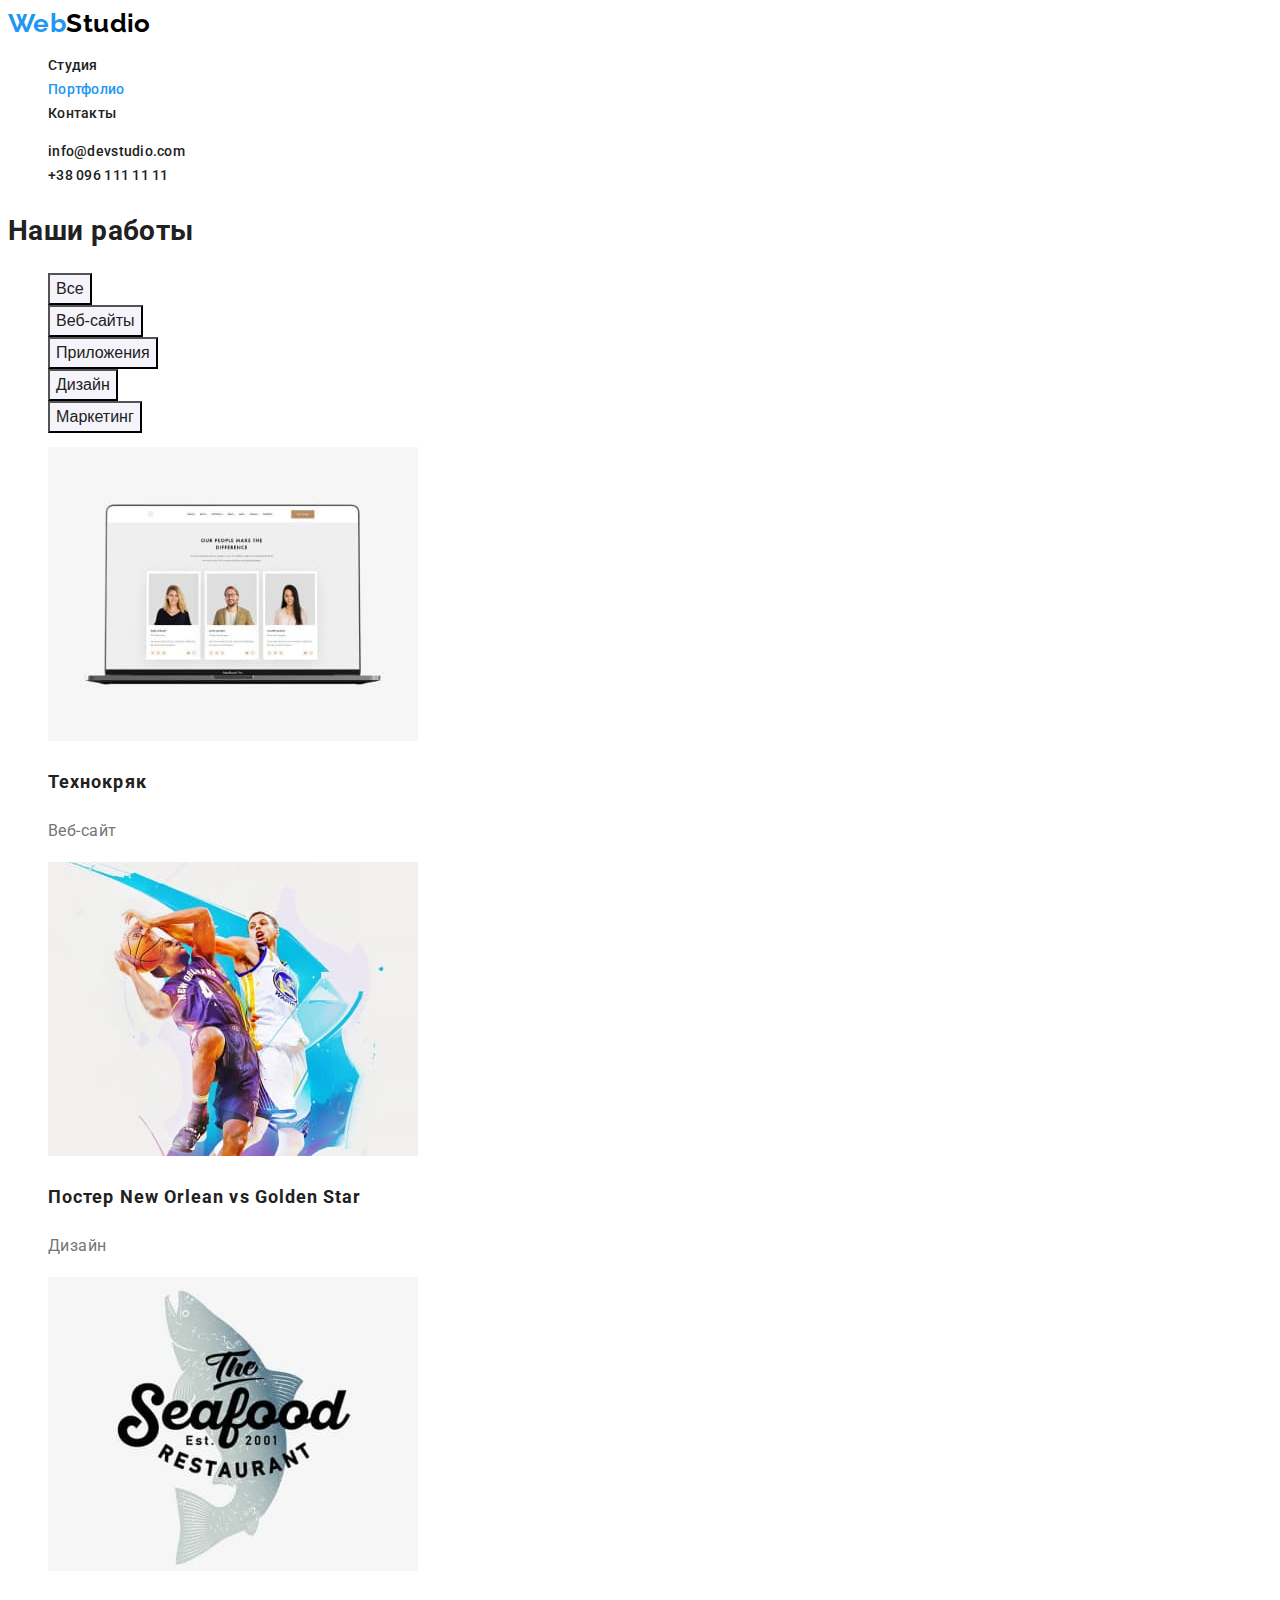
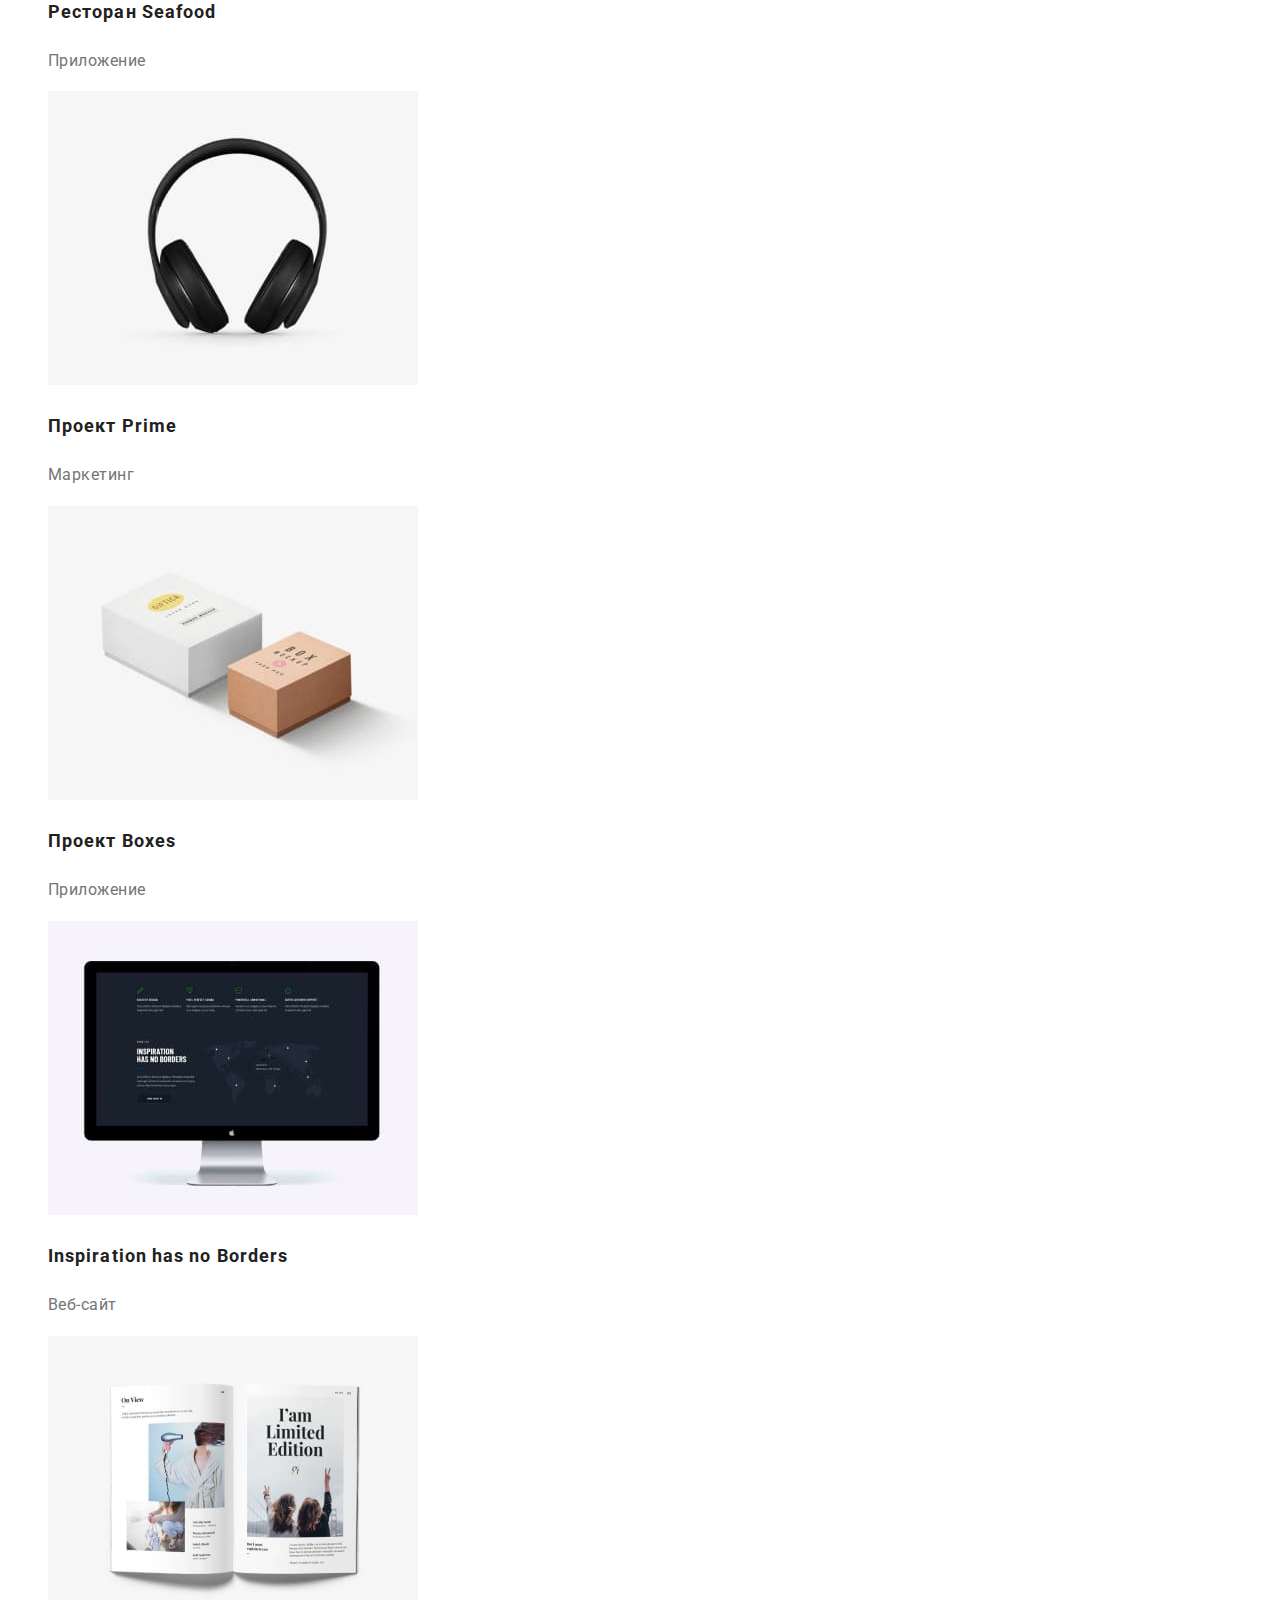
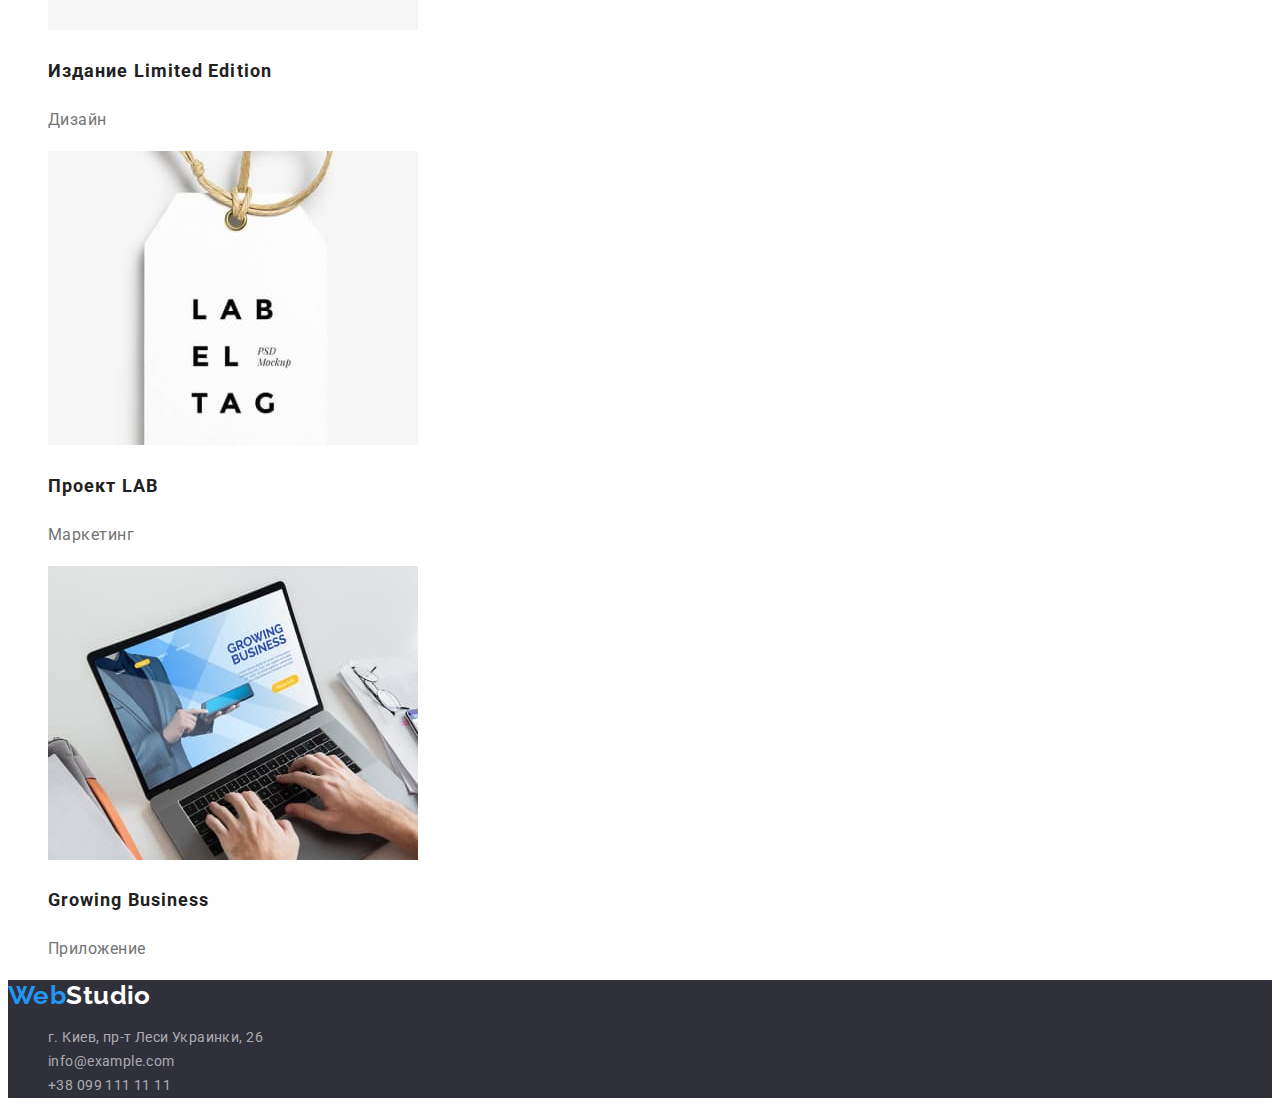
==== portfolio.html @ dd83ec00 "Начальная геометрия страницы Студия" ====
<!DOCTYPE html>
<html lang="en">
<head>
    <meta charset="UTF-8">
    <meta http-equiv="X-UA-Compatible" content="IE=edge">
    <meta name="viewport" content="width=device-width, initial-scale=1.0">
    <title>Portfolio</title>
    <link href="https://fonts.googleapis.com/css2?family=Raleway:wght@700&family=Roboto:wght@500;700;900&display=swap"
        rel="stylesheet">
    <link rel="stylesheet" href="./css/styles.css">
</head>
<body class="page">
    <header>
        <!--Секция 1-->
        <nav>
            <a class="logo" href="#"><span class="color-logo">Web</span><span class="color-studio">Studio</span></a>
            <ul class="list">
                <li class="list-item">
                    <a class="list-link" href="./index.html">Студия</a>
                </li>
                <li class="list-item">
                    <a class="list-link active-page" href="./portfolio.html">Портфолио</a>
                </li>
                <li class="list-item">
                    <a class="list-link" href="#">Контакты</a>
                </li>
            </ul>
        </nav>
        <ul class="list">
            <li class="list-item">
                <a class="list-link" href="mailto:info@devstudio.com">info@devstudio.com</a>
            </li>
            <li class="list">
                <a class="list-link" href="tel:+380961111111">+38 096 111 11 11</a>
            </li>
        </ul>
    </header>
    <main>
    <!--Our works-->
        <section class="example-work">
    <!--Заголовок спрячем-->
            <h1>Наши работы</h1>
            <ul class="list">
                <!--buttons -->
                <li class="list-item">
                    <button type="button" class="button">Все</button>
                </li>
                <li class="list-item">
                    <button type="button" class="button">Веб-сайты</button>
                </li>
                <li class="list-item">
                    <button type="button" class="button">Приложения</button>
                </li>
                <li class="list-item">
                    <button type="button" class="button">Дизайн</button>
                </li>
                <li class="list-item">
                    <button type="button" class="button">Маркетинг</button>
                </li>
            </ul>
            <!--exemples our works-->
            <ul class="list">
                <li class="list-examples">
                    <a href="#" class="examples-link">
                        <img src="./images/website.jpg" alt="Технокряк" width="370">
                        <h2 class="examples-name">Технокряк</h2>
                        <p class="examples-category">Веб-сайт</p>
                        <p></p>
                    </a>
                </li>
                <li class="list-examples">
                    <a href="#" class="examples-link">
                        <img src="./images/neworlean.jpg" alt="Постер New Orlean vs Golden Star" width="370">
                        <h2 class="examples-name">Постер New Orlean vs Golden Star</h2>
                        <p class="examples-category">Дизайн</p>
                        <p></p>
                    </a>
                </li>
                <li class="list-examples">
                    <a href="#" class="examples-link">
                        <img src="./images/seafood.jpg" alt="Ресторан Seafood" width="370">
                        <h2 class="examples-name">Ресторан Seafood</h2>
                        <p class="examples-category">Приложение</p>
                        <p></p>
                    </a>

                </li>
                <li class="list-examples">
                    <a href="#" class="examples-link">
                        <img src="./images/prime.jpg" alt="Проект Prime" width="370">
                        <h2 class="examples-name">Проект Prime</h2>
                        <p class="examples-category">Маркетинг</p>
                        <p></p>
                    </a>
                </li>
                <li class="list-examples">
                    <a href="#" class="examples-link">
                        <img src="./images/boxes.jpg" alt="Проект Boxes" width="370">
                        <h2 class="examples-name">Проект Boxes</h2>
                        <p class="examples-category">Приложение</p>
                        <p></p>
                    </a>
                </li>
                <li class="list-examples">
                    <a href="#" class="examples-link">
                        <img src="./images/noborders.jpg" alt="Inspiration has no Borders" width="370">
                        <h2 class="examples-name">Inspiration has no Borders</h2>
                        <p class="examples-category">Веб-сайт</p>
                        <p></p>
                    </a>
                </li>
                <li class="list-examples">
                    <a href="#" class="examples-link">
                        <img src="./images/limitededition.jpg" alt="Издание Limited Edition" width="370">
                        <h2 class="examples-name">Издание Limited Edition</h2>
                        <p class="examples-category">Дизайн</p>
                        <p></p>
                    </a>
                </li>
                <li class="list-examples">
                    <a href="#" class="examples-link">
                        <img src="./images/lab.jpg" alt="Проект LAB" width="370">
                        <h2 class="examples-name">Проект LAB</h2>
                        <p class="examples-category">Маркетинг</p>
                        <p></p>
                    </a>
                </li>
                <li class="list-examples">
                    <a href="#" class="examples-link">
                        <img src="./images/grovingbusiness.jpg" alt="Growing Business" width="370">
                        <h2 class="examples-name">Growing Business</h2>
                        <p class="examples-category">Приложение</p>
                        <p></p>
                    </a>
                </li>
            </ul>
        </section>
    </main>
    <footer class="footer">
        <a class="logo" href="#"><span class="color-logo">Web</span><span class="color-second">Studio</span></a>
        <address>
            <ul class=list>
                <li class="list-item list-adress">
                    <a class="contacts"
                        href="https://www.google.com.ua/maps/place/%D0%B1%D1%83%D0%BB.+%D0%9B%D0%B5%D1%81%D0%B8+%D0%A3%D0%BA%D1%80%D0%B0%D0%B8%D0%BD%D0%BA%D0%B8,+26,+%D0%9A%D0%B8%D0%B5%D0%B2,+02000/@50.4235356,30.5338797,17z/data=!4m5!3m4!1s0x40d4cf0e033ecbe9:0x57a4dffefec77da0!8m2!3d50.4265807!4d30.5383859?hl=ru"><span
                            class="street">г. Киев, пр-т Леси Украинки, 26</span></a>
                </li>
                <li class="list-item list-adress">
                    <a class="contacts" href="mailto:info@example.com">info@example.com</a>
                </li>
                <li class="list-item list-adress">
                    <a class="contacts" href="tel:380991111111">+38 099 111 11 11</a>
                </li>
            </ul>
        </address>
    </footer>
</body>
</html>
---- css/styles.css ----
/* основной цвет текста #212121 */
/* второстепенный цвет текста #757575 */
/* цвет акцент, цвет Web логотипа  #2196F3 */
/* цвет заголовка ГЕРОЯ, цвет адресса в футере и Studio в лого #000000 */

:root {
  --primery-text-color: #212121;
  --secondary-text-color: #757575;
  --accent-color: #2196f3;
  --primery-bg-color: #ffffff;
  --secondary-bg-color: #2f303a;
  --third-bg-color: #e5e5e5;
  --color-address-studio: #000000;
  --color-button: #ffffff;
  --color-hero: #ffffff;
  --buttom-bg-color-potfolio: #f5f4fa;
  --bg-card-portfolio: #ffffff;
}
.page {
  color: var(--primery-text-color);
  background-color: var(--primery-bg-color);
  font-family: roboto, sans-serif;
  letter-spacing: 0.03em;
  font-size: 14px;
  line-height: 1.714;
}
/* header */
.list li {
  list-style: none;
}
span.color-logo {
  color: #2196f3;
}
span.color-studio {
  color: #000000;
}
.list .list-link:hover,
.list .list-link:focus {
  color: #2196f3;
}
.list .list-link,
.logo {
  text-decoration: none;
}
.page .logo {
  font-family: Raleway, sans-serif;
  font-weight: 700;
  font-size: 26px;
  line-height: 1.192;
}
.list .list-link {
  color: inherit;
  font-weight: 500;
  line-height: 1.143;
  letter-spacing: 0.02em;
}
/* main */
.hero .hero-title {
  color: var(--color-hero);
  font-weight: 900;
  font-size: 44px;
  line-height: 1.36;
  text-align: center;
  letter-spacing: 0.06em;
  text-transform: uppercase;
}
.hero .button {
  background-color: var(--accent-color);
  color: var(--color-button);
  width: 200px;
  cursor: pointer;
  font-weight: 700;
  font-size: 16px;
  line-height: 1.875;
  letter-spacing: 0.06em;
}
/* background color pages */
.instruments,
.work,
.example-work {
  background: var(--primery-bg-color);
}
.list .list-title {
  color: #212121;
  font-weight: 700;
  line-height: 1.143;
  text-transform: uppercase;
}
.hero {
  background-color: var(--secondary-bg-color);
  width: 1600px;
}
.list .list-text {
  color: var(--secondary-text-color);
  font-weight: normal;
}
.team {
  background: #f5f4fa;
}
.team .title,
.work .title {
  font-weight: 700;
  font-size: 36px;
  line-height: 1.166;
  text-align: center;
}
.list .list-name {
  font-weight: 500;
  font-size: 16px;
  line-height: 1.187;
  text-align: center;
}
.list .profession {
  color: var(--secondary-text-color);
  font-weight: normal;
  font-size: 16px;
  line-height: 1.187;
  text-align: center;
}
/* Portfolio */
.list .button {
  color: var(--primery-text-color);
  background-color: var(--buttom-bg-color-potfolio);
  font-weight: 500;
  font-size: 16px;
  line-height: 1.62;
  text-align: center;
  cursor: pointer;
}
.list .button:hover,
.list .button:focus {
  background-color: var(--accent-color);
  color: var(--color-button);
}
.list .examples-link {
  text-decoration: none;
  color: var(--primery-text-color);
}
.examples-link .examples-name {
  font-weight: 700;
  font-size: 18px;
  line-height: 2;
  letter-spacing: 0.06em;
}
.list-examples {
  background-color: var(--bg-card-portfolio);
}
.examples-link .examples-category {
  color: var(--secondary-text-color);
  font-size: 16px;
  line-height: 1.87;
  letter-spacing: 0.03em;
}
.list .active-page {
  color: var(--accent-color);
}
/* Footer */
span.color-second {
  color: #ffffff;
}
.list .contacts {
  color: rgba(255, 255, 255, 0.6);
  text-decoration: none;
  font-style: normal;
  font-weight: 400;
}
.list .contacts:hover,
.list .contacts:focus {
  color: var(--accent-color);
}
.footer {
  background-color: var(--secondary-bg-color);
}
.list .list-adress {
  color: var(--color-button);
}
.list .list-adress:hover {
  color: var(--accent-color);
}
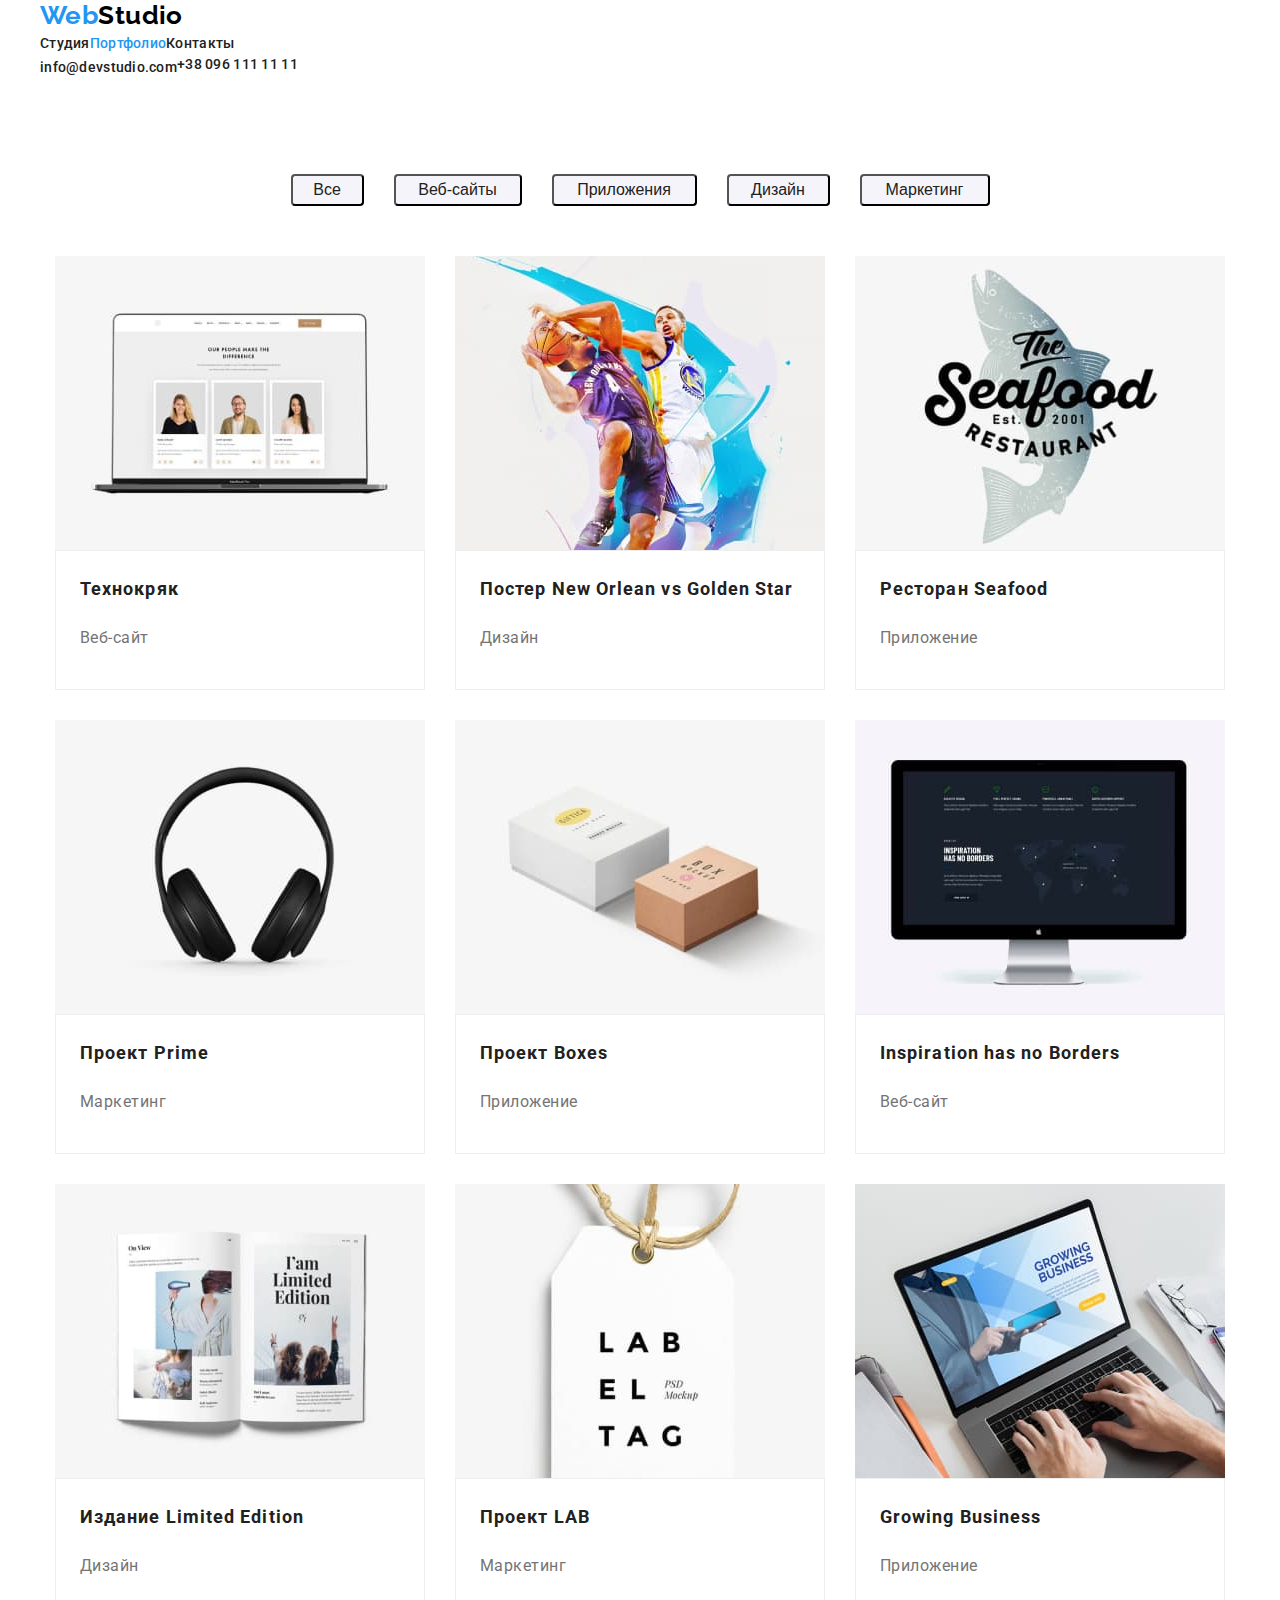
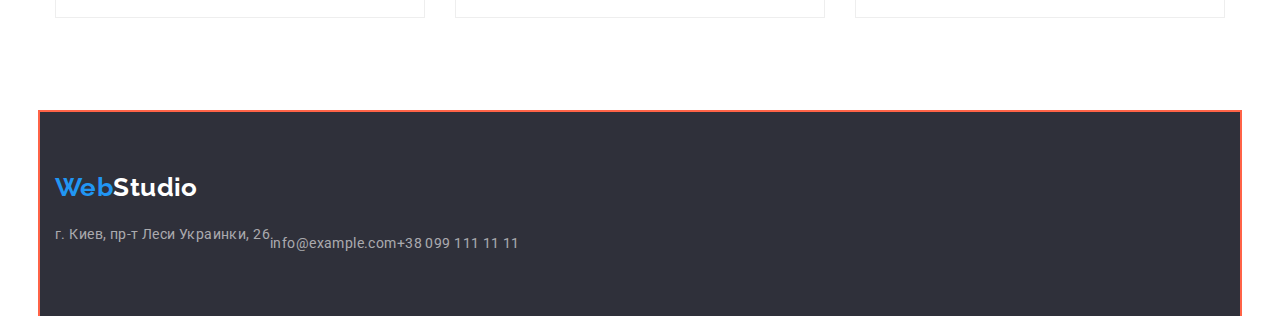
==== commit f3a920f1: "Сделана разметка геометрии страницы Портфолио" ====
--- a/portfolio.html
+++ b/portfolio.html
@@ -37,104 +37,123 @@
     </header>
     <main>
     <!--Our works-->
-        <section class="example-work">
-    <!--Заголовок спрячем-->
-            <h1>Наши работы</h1>
+        <div class="container container-example">
+        <!--Заголовок спрячем-->
+            <h1 hidden>Наши работы</h1>
             <ul class="list">
                 <!--buttons -->
                 <li class="list-item">
-                    <button type="button" class="button">Все</button>
+                    <button type="button" class="button all">Все</button>
                 </li>
                 <li class="list-item">
-                    <button type="button" class="button">Веб-сайты</button>
+                    <button type="button" class="button web">Веб-сайты</button>
                 </li>
                 <li class="list-item">
-                    <button type="button" class="button">Приложения</button>
+                    <button type="button" class="button app">Приложения</button>
                 </li>
                 <li class="list-item">
-                    <button type="button" class="button">Дизайн</button>
+                    <button type="button" class="button design">Дизайн</button>
                 </li>
                 <li class="list-item">
-                    <button type="button" class="button">Маркетинг</button>
+                    <button type="button" class="button marketing">Маркетинг</button>
                 </li>
             </ul>
-            <!--exemples our works-->
-            <ul class="list">
-                <li class="list-examples">
-                    <a href="#" class="examples-link">
-                        <img src="./images/website.jpg" alt="Технокряк" width="370">
-                        <h2 class="examples-name">Технокряк</h2>
-                        <p class="examples-category">Веб-сайт</p>
-                        <p></p>
-                    </a>
-                </li>
-                <li class="list-examples">
-                    <a href="#" class="examples-link">
-                        <img src="./images/neworlean.jpg" alt="Постер New Orlean vs Golden Star" width="370">
-                        <h2 class="examples-name">Постер New Orlean vs Golden Star</h2>
-                        <p class="examples-category">Дизайн</p>
-                        <p></p>
-                    </a>
-                </li>
-                <li class="list-examples">
-                    <a href="#" class="examples-link">
-                        <img src="./images/seafood.jpg" alt="Ресторан Seafood" width="370">
-                        <h2 class="examples-name">Ресторан Seafood</h2>
-                        <p class="examples-category">Приложение</p>
-                        <p></p>
-                    </a>
-
-                </li>
-                <li class="list-examples">
-                    <a href="#" class="examples-link">
-                        <img src="./images/prime.jpg" alt="Проект Prime" width="370">
-                        <h2 class="examples-name">Проект Prime</h2>
-                        <p class="examples-category">Маркетинг</p>
-                        <p></p>
-                    </a>
-                </li>
-                <li class="list-examples">
-                    <a href="#" class="examples-link">
-                        <img src="./images/boxes.jpg" alt="Проект Boxes" width="370">
-                        <h2 class="examples-name">Проект Boxes</h2>
-                        <p class="examples-category">Приложение</p>
-                        <p></p>
-                    </a>
-                </li>
-                <li class="list-examples">
-                    <a href="#" class="examples-link">
-                        <img src="./images/noborders.jpg" alt="Inspiration has no Borders" width="370">
-                        <h2 class="examples-name">Inspiration has no Borders</h2>
-                        <p class="examples-category">Веб-сайт</p>
-                        <p></p>
-                    </a>
-                </li>
-                <li class="list-examples">
-                    <a href="#" class="examples-link">
-                        <img src="./images/limitededition.jpg" alt="Издание Limited Edition" width="370">
-                        <h2 class="examples-name">Издание Limited Edition</h2>
-                        <p class="examples-category">Дизайн</p>
-                        <p></p>
-                    </a>
-                </li>
-                <li class="list-examples">
-                    <a href="#" class="examples-link">
-                        <img src="./images/lab.jpg" alt="Проект LAB" width="370">
-                        <h2 class="examples-name">Проект LAB</h2>
-                        <p class="examples-category">Маркетинг</p>
-                        <p></p>
-                    </a>
-                </li>
-                <li class="list-examples">
-                    <a href="#" class="examples-link">
-                        <img src="./images/grovingbusiness.jpg" alt="Growing Business" width="370">
-                        <h2 class="examples-name">Growing Business</h2>
-                        <p class="examples-category">Приложение</p>
-                        <p></p>
-                    </a>
-                </li>
-            </ul>
-        </section>
+        </div>
+        <!--exemples our works-->
+            <div class="container container-works">
+                <ul class="list">
+                    <li class="list-examples">
+                        <a href="#" class="examples-link">
+                            <img class="list-img" src="./images/website.jpg" alt="Технокряк" width="370">
+                            <div class="border-card">
+                                <h2 class="examples-name">Технокряк</h2>
+                                <p class="examples-category">Веб-сайт</p>
+                                <p></p>
+                            </div>
+                        </a>
+                    </li>
+                    <li class="list-examples">
+                        <a href="#" class="examples-link">
+                            <img class="list-img" src="./images/neworlean.jpg" alt="Постер New Orlean vs Golden Star" width="370">
+                            <div class="border-card">
+                                <h2 class="examples-name">Постер New Orlean vs Golden Star</h2>
+                                <p class="examples-category">Дизайн</p>
+                                <p></p>
+                            </div>
+                        </a>
+                    </li>
+                    <li class="list-examples">
+                        <a href="#" class="examples-link">
+                            <img class="list-img" src="./images/seafood.jpg" alt="Ресторан Seafood" width="370" >
+                            <div class="border-card">
+                                <h2 class="examples-name">Ресторан Seafood</h2>
+                                <p class="examples-category">Приложение</p>
+                                <p></p>
+                            </div>
+                        </a>
+                    </li>
+                    <li class="list-examples">
+                        <a href="#" class="examples-link">
+                            <img class="list-img" src="./images/prime.jpg" alt="Проект Prime" width="370">
+                            <div class="border-card">
+                                <h2 class="examples-name">Проект Prime</h2>
+                                <p class="examples-category">Маркетинг</p>
+                                <p></p>
+                            </div>
+                        </a>
+                    </li>
+                    <li class="list-examples">
+                        <a href="#" class="examples-link">
+                            <img class="list-img" src="./images/boxes.jpg" alt="Проект Boxes" width="370">
+                            <div class="border-card">
+                                <h2 class="examples-name">Проект Boxes</h2>
+                                <p class="examples-category">Приложение</p>
+                                <p></p>
+                            </div>
+                        </a>
+                    </li>
+                    <li class="list-examples">
+                        <a href="#" class="examples-link">
+                            <img class="list-img" src="./images/noborders.jpg" alt="Inspiration has no Borders" width="370">
+                            <div class="border-card">
+                                <h2 class="examples-name">Inspiration has no Borders</h2>
+                                <p class="examples-category">Веб-сайт</p>
+                                <p></p>
+                            </div>
+                        </a>
+                    </li>
+                    <li class="list-examples">
+                        <a href="#" class="examples-link">
+                            <img class="list-img" src="./images/limitededition.jpg" alt="Издание Limited Edition" width="370">
+                            <div class="border-card">
+                                <h2 class="examples-name">Издание Limited Edition</h2>
+                                <p class="examples-category">Дизайн</p>
+                                <p></p>
+                            </div>
+                        </a>
+                    </li>
+                    <li class="list-examples">
+                        <a href="#" class="examples-link">
+                            <img class="list-img" src="./images/lab.jpg" alt="Проект LAB" width="370">
+                            <div class="border-card">
+                                <h2 class="examples-name">Проект LAB</h2>
+                                <p class="examples-category">Маркетинг</p>
+                                <p></p>
+                            </div>
+                        </a>
+                    </li>
+                    <li class="list-examples">
+                        <a href="#" class="examples-link">
+                            <img class="list-img" src="./images/grovingbusiness.jpg" alt="Growing Business" width="370">
+                            <div class="border-card">
+                                <h2 class="examples-name">Growing Business</h2>
+                                <p class="examples-category">Приложение</p>
+                                <p></p>
+                            </div>
+                        </a>
+                    </li>
+                </ul>
+            </div>
     </main>
     <footer class="footer">
         <a class="logo" href="#"><span class="color-logo">Web</span><span class="color-second">Studio</span></a>
--- a/css/styles.css
+++ b/css/styles.css
@@ -17,6 +17,9 @@
   --bg-card-portfolio: #ffffff;
 }
 .page {
+  width: 1200px;
+  margin: auto;
+  padding-right: auto;
   color: var(--primery-text-color);
   background-color: var(--primery-bg-color);
   font-family: roboto, sans-serif;
@@ -24,9 +27,44 @@
   font-size: 14px;
   line-height: 1.714;
 }
+.container,
+.container-header {
+  padding-left: 15px;
+  padding-right: 15px;
+}
 /* header */
+.container-header {
+  display: flex;
+  align-items: center;
+  padding-bottom: 25px;
+  padding-top: 24px;
+  border-bottom: 1px solid #ECECEC;
+  ;
+}
+.nav-header {
+  padding-left: 15px;
+  margin-top: 0;
+  margin-bottom: 0;
+  display: flex;
+  align-items: center;
+}
+.nav-header .list-link { 
+  margin-top: 32px;
+  margin-bottom: 32px;
+}
 .list li {
   list-style: none;
+}
+.list {
+  padding-left: 0;
+  display: flex;
+}
+.connection {
+  margin-left: auto;
+  padding-right: 15px;
+}
+.list .nav-list+.nav-list {
+  margin-left: 50px;
 }
 span.color-logo {
   color: #2196f3;
@@ -43,6 +81,7 @@
   text-decoration: none;
 }
 .page .logo {
+  margin-right: 93px;
   font-family: Raleway, sans-serif;
   font-weight: 700;
   font-size: 26px;
@@ -55,16 +94,28 @@
   letter-spacing: 0.02em;
 }
 /* main */
+h1,h2,h3,h4,h5,h6,ul {
+  margin-top: 0;
+  margin-bottom: 0;
+}  
+  /* hero-container */
+
+.hero .container {
+  text-align: center;
+ 
+}
 .hero .hero-title {
+  margin-top: 0;
+  margin-bottom: 30px;
   color: var(--color-hero);
   font-weight: 900;
   font-size: 44px;
   line-height: 1.36;
-  text-align: center;
   letter-spacing: 0.06em;
   text-transform: uppercase;
 }
 .hero .button {
+  margin-bottom: 0;
   background-color: var(--accent-color);
   color: var(--color-button);
   width: 200px;
@@ -73,30 +124,70 @@
   font-size: 16px;
   line-height: 1.875;
   letter-spacing: 0.06em;
-}
+  box-shadow: 0px 4px 4px rgba(0, 0, 0, 0.15);
+  border-radius: 4px;
+  
+}
+
 /* background color pages */
 .instruments,
 .work,
 .example-work {
   background: var(--primery-bg-color);
 }
+.section {
+  padding: 94px 15px;
+}
+/* container-instruments */
+.instruments .list {
+   margin-bottom: 0;
+   /* align-items: center; */
+}
+
 .list .list-title {
-  color: #212121;
+  color: var(--primery-text-color);
   font-weight: 700;
   line-height: 1.143;
   text-transform: uppercase;
 }
+.work.section {
+  padding-top: 0;
+}
+.work .title,
+.team .title {
+  margin-bottom: 50px;
+}
+.work .list-item+.list-item,
+.team .list-item+.list-item,
+.instruments .instruments-list+.instruments-list {
+  margin-left: 30px;
+}
+.work .list {
+  display: flex;
+  align-items: center;
+}
 .hero {
   background-color: var(--secondary-bg-color);
-  width: 1600px;
+
+}
+.list-item .list-title {
+  margin-bottom: 10px;
 }
 .list .list-text {
   color: var(--secondary-text-color);
   font-weight: normal;
+  margin-top: 0;
+  margin-bottom: 0;
 }
 .team {
   background: #f5f4fa;
 }
+.team .list-item {
+  box-shadow: 0px 1px 3px rgba(0, 0, 0, 0.12),
+  0px 1px 1px rgba(0, 0, 0, 0.14),
+  0px 2px 1px rgba(0, 0, 0, 0.2);
+  border-radius: 0px 0px 4px 4px;
+}
 .team .title,
 .work .title {
   font-weight: 700;
@@ -109,6 +200,7 @@
   font-size: 16px;
   line-height: 1.187;
   text-align: center;
+  margin-bottom: 10px;
 }
 .list .profession {
   color: var(--secondary-text-color);
@@ -116,11 +208,37 @@
   font-size: 16px;
   line-height: 1.187;
   text-align: center;
+  margin-bottom: 30px;
+  margin-top: 0 ;
 }
 /* Portfolio */
+.container-example .list {
+  justify-content: center;
+  padding-top: 94px;
+  padding-bottom: 50px;
+}
+.container-example .list-item+.list-item {
+  margin-left: 30px;
+}
+.button.all {
+  width: 73px;
+}
+.button.web{
+  width: 128px;
+}
+.button.app {
+  width: 145px;
+}
+.button.design {
+  width: 103px;
+}
+.button.marketing {
+  width: 130px;
+}
 .list .button {
   color: var(--primery-text-color);
   background-color: var(--buttom-bg-color-potfolio);
+  border-radius: 4px;
   font-weight: 500;
   font-size: 16px;
   line-height: 1.62;
@@ -136,15 +254,35 @@
   text-decoration: none;
   color: var(--primery-text-color);
 }
+.container-works .list {
+  flex-wrap: wrap;
+  padding-bottom: 94px;
+}
+.list-examples {
+  box-sizing: border-box;
+}
+.border-card {
+  border: 1px solid #EEEEEE;
+  padding: 20px 24px;
+}
 .examples-link .examples-name {
   font-weight: 700;
   font-size: 18px;
   line-height: 2;
   letter-spacing: 0.06em;
 }
-.list-examples {
+.list-examples:not(:nth-child(3n)) {
   background-color: var(--bg-card-portfolio);
-}
+  margin-right: 30px;
+}
+.list-img {
+  display: block;
+  max-width: 370px;
+}
+.list-examples:not(:nth-last-child(-n+3)) {
+  margin-bottom: 30px;
+}
+
 .examples-link .examples-category {
   color: var(--secondary-text-color);
   font-size: 16px;
@@ -170,10 +308,30 @@
 }
 .footer {
   background-color: var(--secondary-bg-color);
+  outline: 2px solid tomato;
+  padding-left: 15px;
+  padding-right: 15px;
+  padding-bottom: 60px;
+}
+.logo {
+  display: inline-block;
+}
+.footer .logo {
+  margin-top: 60px;
+  margin-bottom: 20px;
+}
+.adress-footer .list {
+  display: block;
+  margin-left: 0;
 }
 .list .list-adress {
   color: var(--color-button);
 }
+.list .list-adress.list-item:not(:first-child) {
+  margin-left: 0;
+  margin-top: 9px;
+}
+
 .list .list-adress:hover {
   color: var(--accent-color);
-}
+}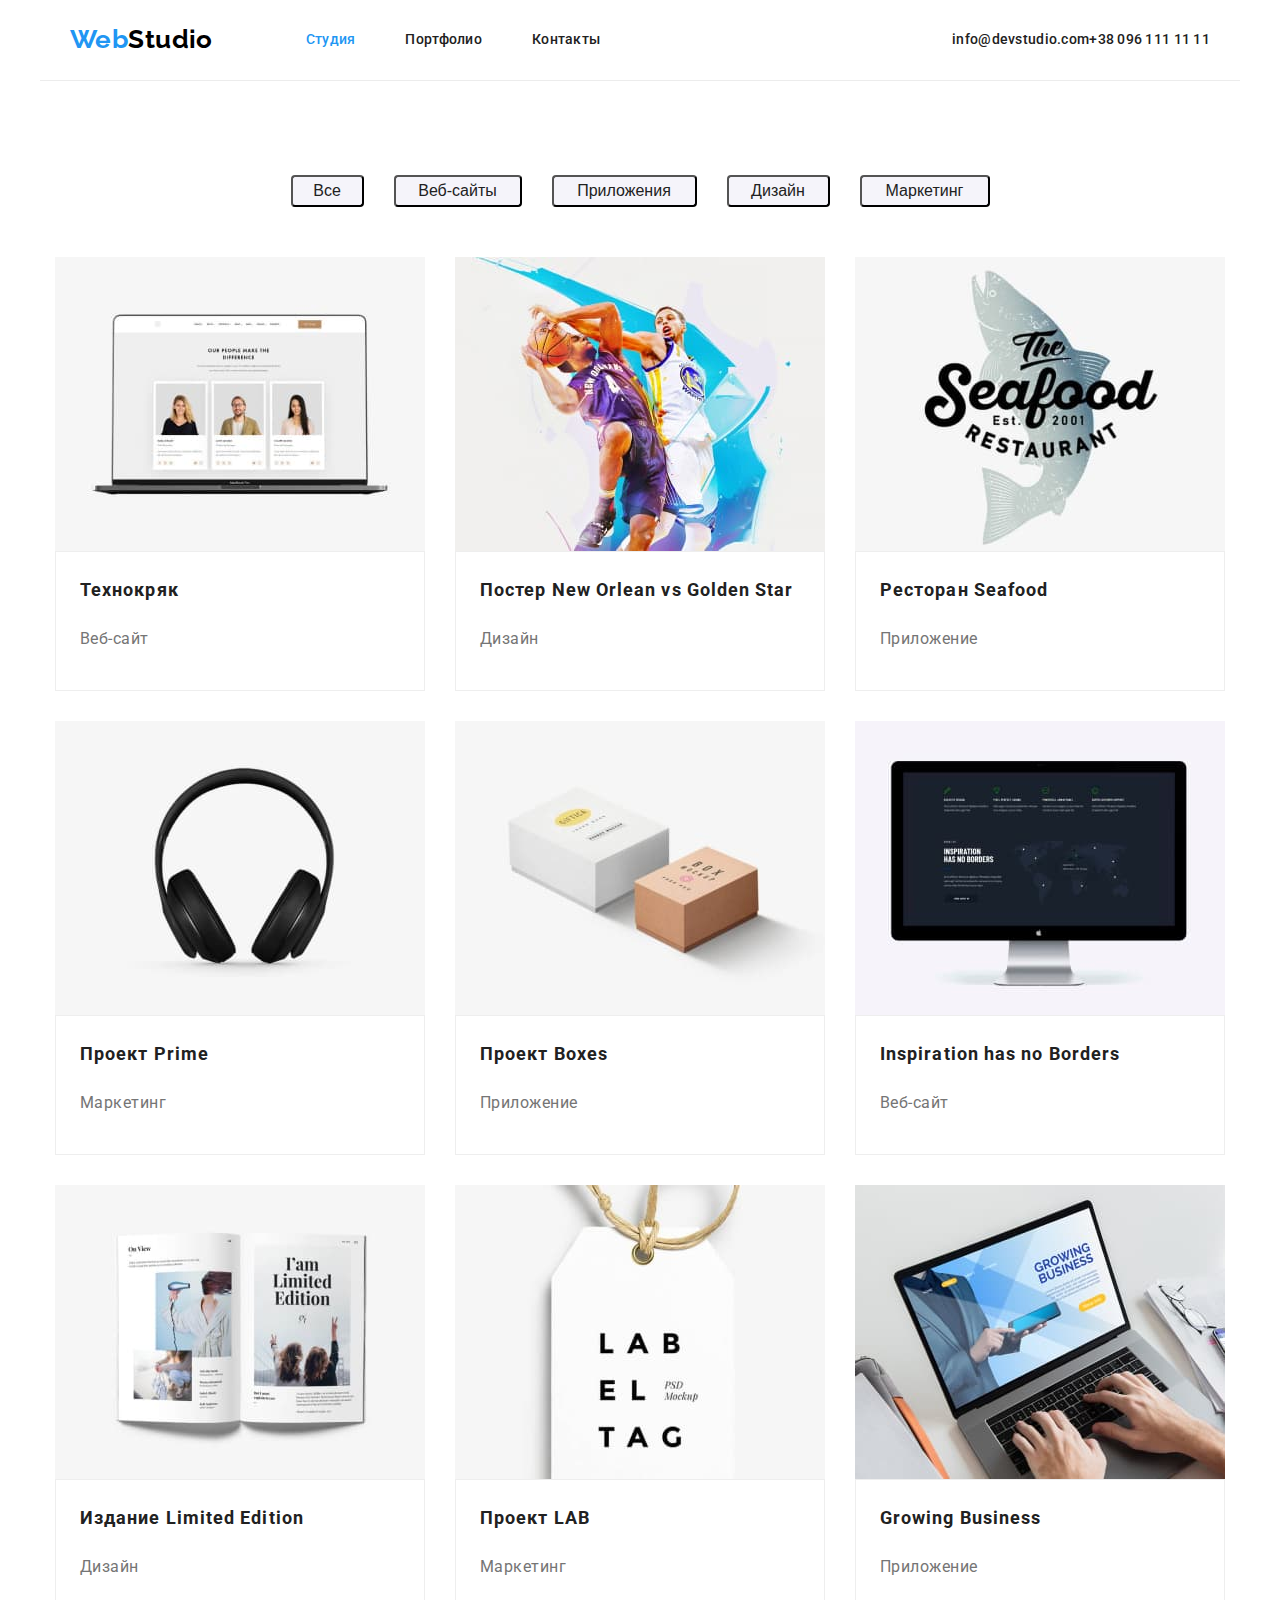
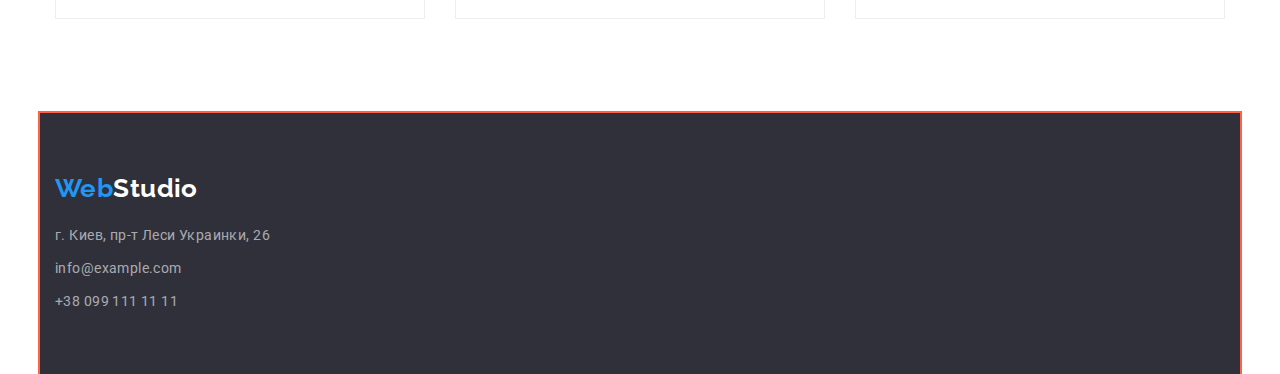
==== commit da304182: "перенесла геометрию с Studio Portfolio" ====
--- a/portfolio.html
+++ b/portfolio.html
@@ -10,30 +10,34 @@
     <link rel="stylesheet" href="./css/styles.css">
 </head>
 <body class="page">
-    <header>
+     <header>
         <!--Секция 1-->
-        <nav>
-            <a class="logo" href="#"><span class="color-logo">Web</span><span class="color-studio">Studio</span></a>
-            <ul class="list">
-                <li class="list-item">
-                    <a class="list-link" href="./index.html">Студия</a>
-                </li>
-                <li class="list-item">
-                    <a class="list-link active-page" href="./portfolio.html">Портфолио</a>
-                </li>
-                <li class="list-item">
-                    <a class="list-link" href="#">Контакты</a>
-                </li>
-            </ul>
-        </nav>
-        <ul class="list">
-            <li class="list-item">
-                <a class="list-link" href="mailto:info@devstudio.com">info@devstudio.com</a>
-            </li>
-            <li class="list">
-                <a class="list-link" href="tel:+380961111111">+38 096 111 11 11</a>
-            </li>
-        </ul>
+        <div class="container-header">
+            <nav class="nav-header">
+                <a class="logo" href="#"><span class="color-logo">Web</span><span class="color-studio">Studio</span></a>
+                <ul class="list">
+                    <li class="nav-list list-item ">
+                        <a class="list-link active-page" href="./index.html">Студия</a>
+                    </li>
+                    <li class="nav-list list-item">
+                        <a class="list-link" href="./portfolio.html">Портфолио</a>
+                    </li>
+                    <li class="nav-list list-item">
+                        <a class="list-link" href="#">Контакты</a>
+                    </li>
+                </ul>
+            </nav>
+            <div class="container connection">
+                <ul class="list">
+                    <li class="list-item">
+                        <a class="list-link" href="mailto:info@devstudio.com">info@devstudio.com</a>
+                    </li>
+                    <li class="list-item">
+                        <a class="list-link" href="tel:+380961111111">+38 096 111 11 11</a>
+                    </li>
+                </ul>
+            </div>
+        </div>
     </header>
     <main>
     <!--Our works-->
@@ -155,23 +159,22 @@
                 </ul>
             </div>
     </main>
-    <footer class="footer">
-        <a class="logo" href="#"><span class="color-logo">Web</span><span class="color-second">Studio</span></a>
-        <address>
-            <ul class=list>
-                <li class="list-item list-adress">
-                    <a class="contacts"
-                        href="https://www.google.com.ua/maps/place/%D0%B1%D1%83%D0%BB.+%D0%9B%D0%B5%D1%81%D0%B8+%D0%A3%D0%BA%D1%80%D0%B0%D0%B8%D0%BD%D0%BA%D0%B8,+26,+%D0%9A%D0%B8%D0%B5%D0%B2,+02000/@50.4235356,30.5338797,17z/data=!4m5!3m4!1s0x40d4cf0e033ecbe9:0x57a4dffefec77da0!8m2!3d50.4265807!4d30.5383859?hl=ru"><span
-                            class="street">г. Киев, пр-т Леси Украинки, 26</span></a>
-                </li>
-                <li class="list-item list-adress">
-                    <a class="contacts" href="mailto:info@example.com">info@example.com</a>
-                </li>
-                <li class="list-item list-adress">
-                    <a class="contacts" href="tel:380991111111">+38 099 111 11 11</a>
-                </li>
-            </ul>
-        </address>
+  <footer class="footer">
+            <a class="logo" href="#"><span class="color-logo">Web</span><span class="color-second">Studio</span></a>
+            <address class="adress-footer">
+                <ul class=list>
+                    <li class="list-item list-adress">
+                        <a class="contacts"
+                            href="https://www.google.com.ua/maps/place/%D0%B1%D1%83%D0%BB.+%D0%9B%D0%B5%D1%81%D0%B8+%D0%A3%D0%BA%D1%80%D0%B0%D0%B8%D0%BD%D0%BA%D0%B8,+26,+%D0%9A%D0%B8%D0%B5%D0%B2,+02000/@50.4235356,30.5338797,17z/data=!4m5!3m4!1s0x40d4cf0e033ecbe9:0x57a4dffefec77da0!8m2!3d50.4265807!4d30.5383859?hl=ru"><span class="street">г. Киев, пр-т Леси Украинки, 26</span></a>
+                    </li>
+                    <li class="list-item list-adress">
+                        <a class="contacts" href="mailto:info@example.com">info@example.com</a>
+                    </li>
+                    <li class="list-item list-adress">
+                        <a class="contacts" href="tel:380991111111">+38 099 111 11 11</a>
+                    </li>
+                </ul>
+            </address>
     </footer>
 </body>
 </html>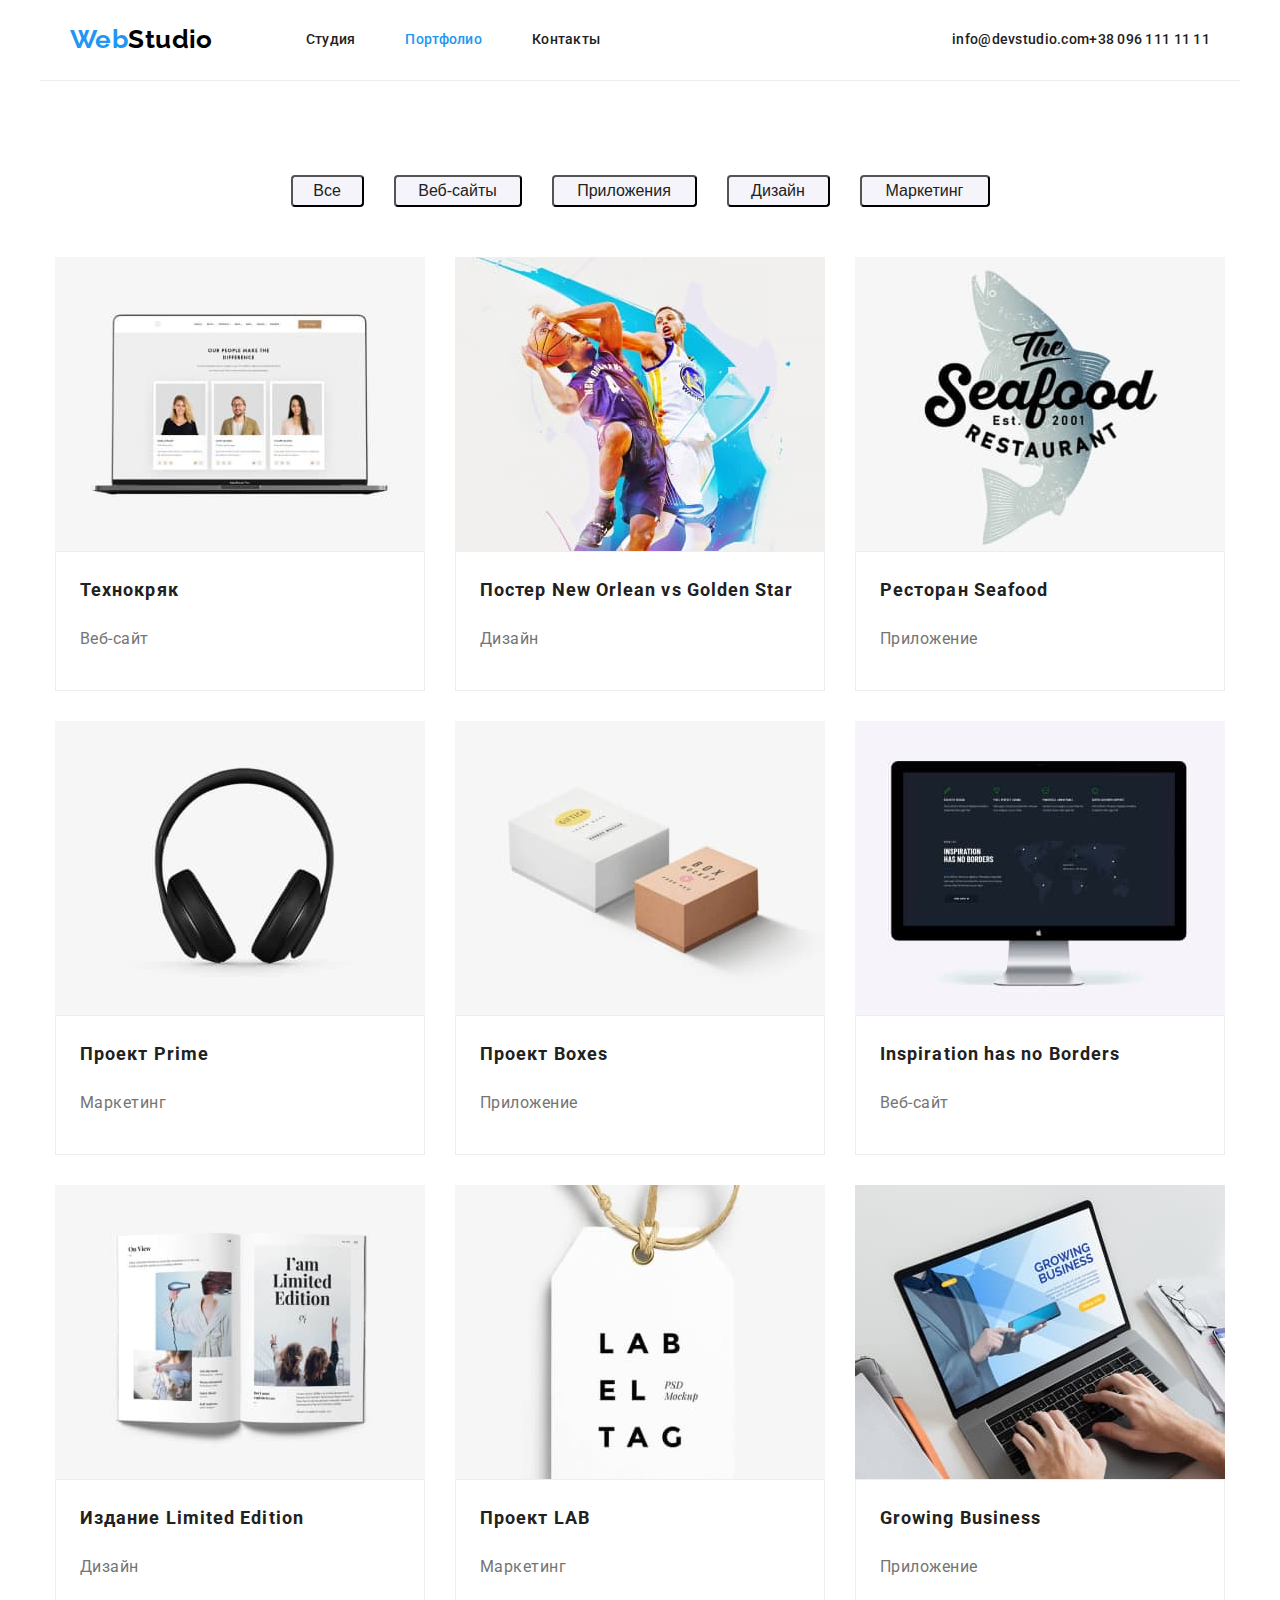
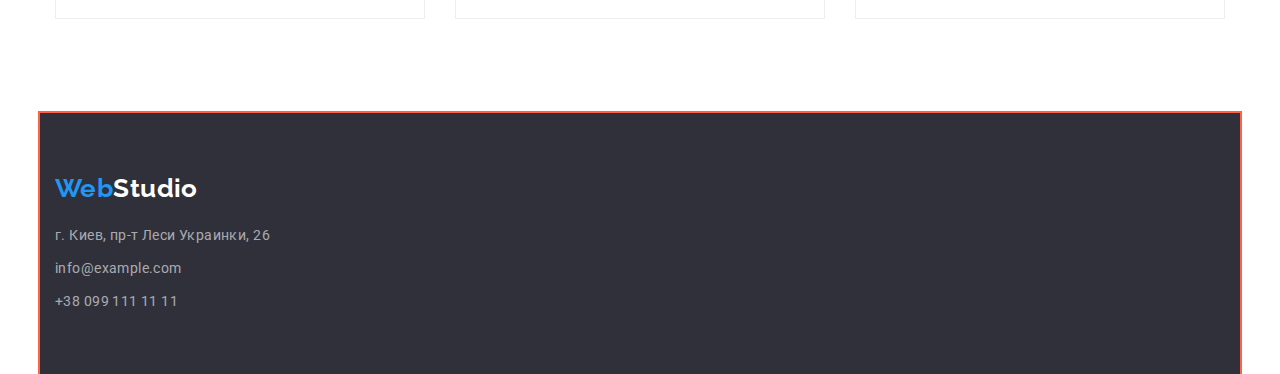
==== commit efe3c41e: "active-page Portfolio" ====
--- a/portfolio.html
+++ b/portfolio.html
@@ -17,10 +17,10 @@
                 <a class="logo" href="#"><span class="color-logo">Web</span><span class="color-studio">Studio</span></a>
                 <ul class="list">
                     <li class="nav-list list-item ">
-                        <a class="list-link active-page" href="./index.html">Студия</a>
+                        <a class="list-link" href="./index.html">Студия</a>
                     </li>
                     <li class="nav-list list-item">
-                        <a class="list-link" href="./portfolio.html">Портфолио</a>
+                        <a class="list-link active-page" href="./portfolio.html">Портфолио</a>
                     </li>
                     <li class="nav-list list-item">
                         <a class="list-link" href="#">Контакты</a>
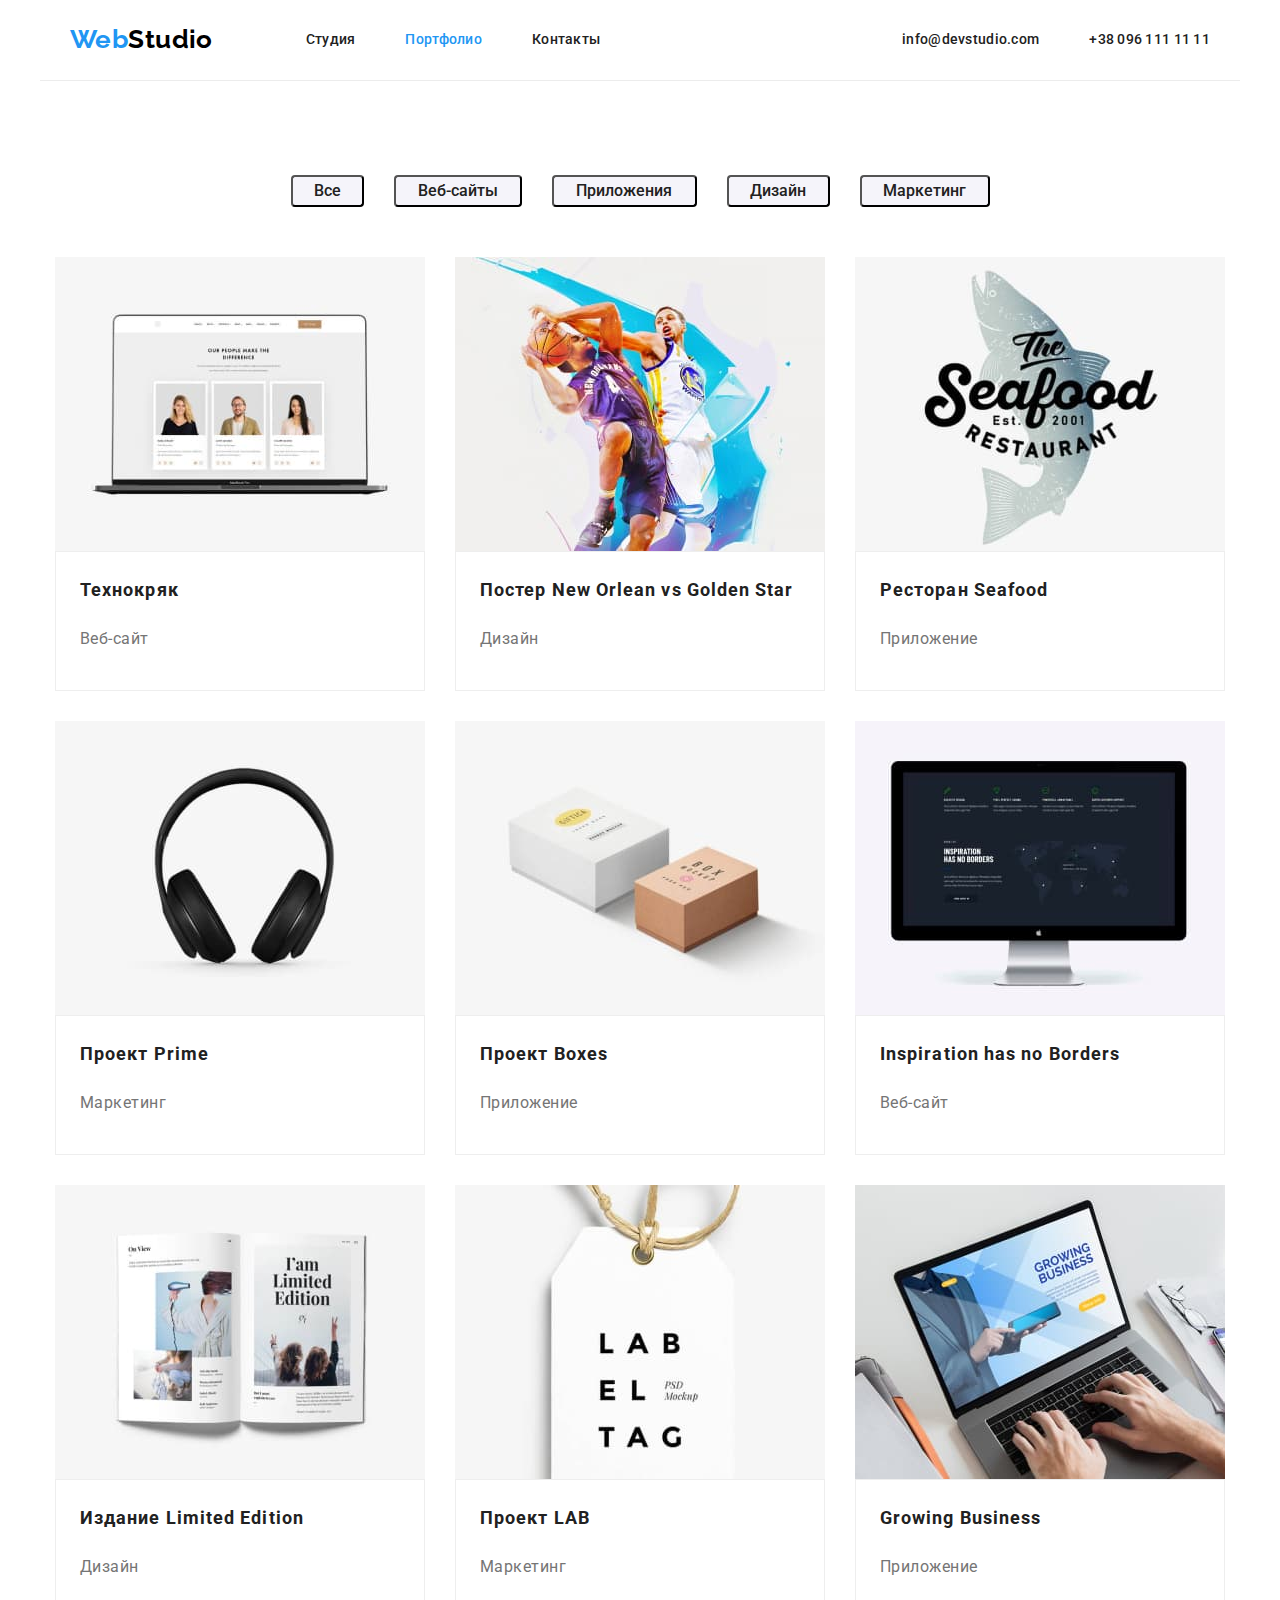
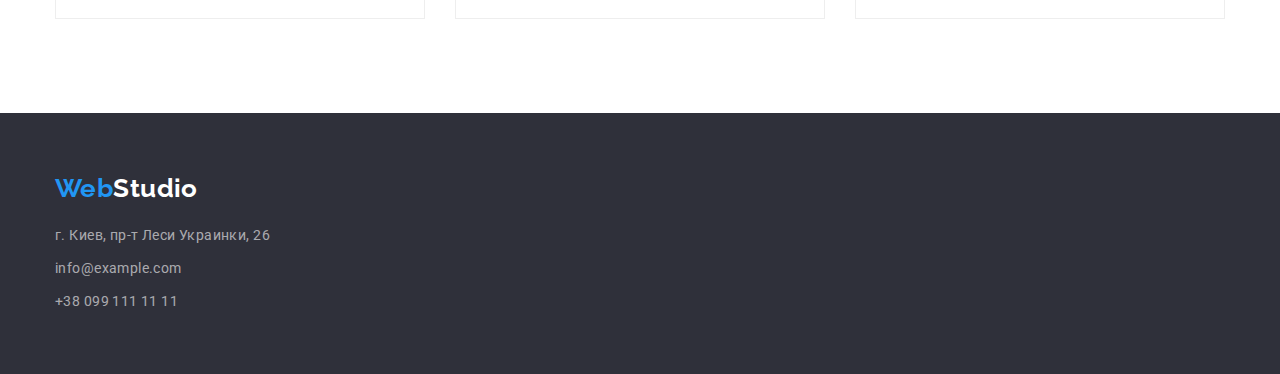
==== commit ea7f60d7: "Задана финальная геометрия портфолио и студия" ====
--- a/portfolio.html
+++ b/portfolio.html
@@ -7,37 +7,38 @@
     <title>Portfolio</title>
     <link href="https://fonts.googleapis.com/css2?family=Raleway:wght@700&family=Roboto:wght@500;700;900&display=swap"
         rel="stylesheet">
+    <link rel="stylesheet" href="./css/modern-normalize.css">
     <link rel="stylesheet" href="./css/styles.css">
 </head>
 <body class="page">
      <header>
         <!--Секция 1-->
-        <div class="container-header">
-            <nav class="nav-header">
-                <a class="logo" href="#"><span class="color-logo">Web</span><span class="color-studio">Studio</span></a>
-                <ul class="list">
-                    <li class="nav-list list-item ">
-                        <a class="list-link" href="./index.html">Студия</a>
-                    </li>
-                    <li class="nav-list list-item">
-                        <a class="list-link active-page" href="./portfolio.html">Портфолио</a>
-                    </li>
-                    <li class="nav-list list-item">
-                        <a class="list-link" href="#">Контакты</a>
-                    </li>
-                </ul>
-            </nav>
-            <div class="container connection">
-                <ul class="list">
-                    <li class="list-item">
-                        <a class="list-link" href="mailto:info@devstudio.com">info@devstudio.com</a>
-                    </li>
-                    <li class="list-item">
-                        <a class="list-link" href="tel:+380961111111">+38 096 111 11 11</a>
-                    </li>
-                </ul>
+         <div class="container-header">
+                <nav class="nav-header">
+                    <a class="logo" href="#"><span class="color-logo">Web</span><span class="color-studio">Studio</span></a>
+                    <ul class="list">
+                        <li class="nav-list list-item ">
+                            <a class="list-link link-page" href="./index.html">Студия</a>
+                        </li>
+                        <li class="nav-list list-item">
+                            <a class="list-link link-page active-page" href="./portfolio.html">Портфолио</a>
+                        </li>
+                        <li class="nav-list list-item">
+                            <a class="list-link link-page" href="#">Контакты</a>
+                        </li>
+                    </ul>
+                </nav>
+                <div class="container connection">
+                    <ul class="list">
+                        <li class="list-item">
+                            <a class="list-link" href="mailto:info@devstudio.com">info@devstudio.com</a>
+                        </li>
+                        <li class="list-item">
+                            <a class="list-link" href="tel:+380961111111">+38 096 111 11 11</a>
+                        </li>
+                    </ul>
+                </div>
             </div>
-        </div>
     </header>
     <main>
     <!--Our works-->
@@ -159,22 +160,26 @@
                 </ul>
             </div>
     </main>
-  <footer class="footer">
-            <a class="logo" href="#"><span class="color-logo">Web</span><span class="color-second">Studio</span></a>
-            <address class="adress-footer">
-                <ul class=list>
-                    <li class="list-item list-adress">
-                        <a class="contacts"
-                            href="https://www.google.com.ua/maps/place/%D0%B1%D1%83%D0%BB.+%D0%9B%D0%B5%D1%81%D0%B8+%D0%A3%D0%BA%D1%80%D0%B0%D0%B8%D0%BD%D0%BA%D0%B8,+26,+%D0%9A%D0%B8%D0%B5%D0%B2,+02000/@50.4235356,30.5338797,17z/data=!4m5!3m4!1s0x40d4cf0e033ecbe9:0x57a4dffefec77da0!8m2!3d50.4265807!4d30.5383859?hl=ru"><span class="street">г. Киев, пр-т Леси Украинки, 26</span></a>
-                    </li>
-                    <li class="list-item list-adress">
-                        <a class="contacts" href="mailto:info@example.com">info@example.com</a>
-                    </li>
-                    <li class="list-item list-adress">
-                        <a class="contacts" href="tel:380991111111">+38 099 111 11 11</a>
-                    </li>
-                </ul>
-            </address>
+  <footer>
+        <section class="section-footer">
+            <div class="container">
+                <a class="logo" href="#"><span class="color-logo">Web</span><span class="color-second">Studio</span></a>
+                    <address class="adress-footer">
+                        <ul class=list>
+                            <li class="list-item list-adress">
+                                <a class="contacts"
+                                    href="https://www.google.com.ua/maps/place/%D0%B1%D1%83%D0%BB.+%D0%9B%D0%B5%D1%81%D0%B8+%D0%A3%D0%BA%D1%80%D0%B0%D0%B8%D0%BD%D0%BA%D0%B8,+26,+%D0%9A%D0%B8%D0%B5%D0%B2,+02000/@50.4235356,30.5338797,17z/data=!4m5!3m4!1s0x40d4cf0e033ecbe9:0x57a4dffefec77da0!8m2!3d50.4265807!4d30.5383859?hl=ru"><span class="street">г. Киев, пр-т Леси Украинки, 26</span></a>
+                            </li>
+                            <li class="list-item list-adress">
+                                <a class="contacts" href="mailto:info@example.com">info@example.com</a>
+                            </li>
+                            <li class="list-item list-adress">
+                                <a class="contacts" href="tel:380991111111">+38 099 111 11 11</a>
+                            </li>
+                        </ul>
+                    </address>
+            </div>
+        <section>
     </footer>
 </body>
 </html>--- a/css/styles.css
+++ b/css/styles.css
@@ -17,9 +17,6 @@
   --bg-card-portfolio: #ffffff;
 }
 .page {
-  width: 1200px;
-  margin: auto;
-  padding-right: auto;
   color: var(--primery-text-color);
   background-color: var(--primery-bg-color);
   font-family: roboto, sans-serif;
@@ -29,8 +26,11 @@
 }
 .container,
 .container-header {
+  width: 1200px;
+  padding-right: 15px;
   padding-left: 15px;
-  padding-right: 15px;
+  margin: 0 auto;
+  align-items: center;
 }
 /* header */
 .container-header {
@@ -39,7 +39,6 @@
   padding-bottom: 25px;
   padding-top: 24px;
   border-bottom: 1px solid #ECECEC;
-  ;
 }
 .nav-header {
   padding-left: 15px;
@@ -59,12 +58,12 @@
   padding-left: 0;
   display: flex;
 }
-.connection {
+.list .nav-list+.nav-list,
+.connection .list-item+.list-item {
+  margin-left: 50px;
+}
+.connection .list-item {
   margin-left: auto;
-  padding-right: 15px;
-}
-.list .nav-list+.nav-list {
-  margin-left: 50px;
 }
 span.color-logo {
   color: #2196f3;
@@ -75,6 +74,9 @@
 .list .list-link:hover,
 .list .list-link:focus {
   color: #2196f3;
+}
+.list .link-page {
+  padding: 15px 0 15px 0;
 }
 .list .list-link,
 .logo {
@@ -99,10 +101,8 @@
   margin-bottom: 0;
 }  
   /* hero-container */
-
 .hero .container {
   text-align: center;
- 
 }
 .hero .hero-title {
   margin-top: 0;
@@ -126,9 +126,7 @@
   letter-spacing: 0.06em;
   box-shadow: 0px 4px 4px rgba(0, 0, 0, 0.15);
   border-radius: 4px;
-  
-}
-
+}
 /* background color pages */
 .instruments,
 .work,
@@ -141,9 +139,8 @@
 /* container-instruments */
 .instruments .list {
    margin-bottom: 0;
-   /* align-items: center; */
-}
-
+   text-align: start;
+}
 .list .list-title {
   color: var(--primery-text-color);
   font-weight: 700;
@@ -168,7 +165,6 @@
 }
 .hero {
   background-color: var(--secondary-bg-color);
-
 }
 .list-item .list-title {
   margin-bottom: 10px;
@@ -282,7 +278,6 @@
 .list-examples:not(:nth-last-child(-n+3)) {
   margin-bottom: 30px;
 }
-
 .examples-link .examples-category {
   color: var(--secondary-text-color);
   font-size: 16px;
@@ -306,17 +301,17 @@
 .list .contacts:focus {
   color: var(--accent-color);
 }
-.footer {
+.section-footer {
   background-color: var(--secondary-bg-color);
-  outline: 2px solid tomato;
-  padding-left: 15px;
-  padding-right: 15px;
   padding-bottom: 60px;
+}
+.section-footer .logo {
+  color: var(--color-hero);
 }
 .logo {
   display: inline-block;
 }
-.footer .logo {
+.container .logo {
   margin-top: 60px;
   margin-bottom: 20px;
 }
@@ -331,7 +326,6 @@
   margin-left: 0;
   margin-top: 9px;
 }
-
 .list .list-adress:hover {
   color: var(--accent-color);
 }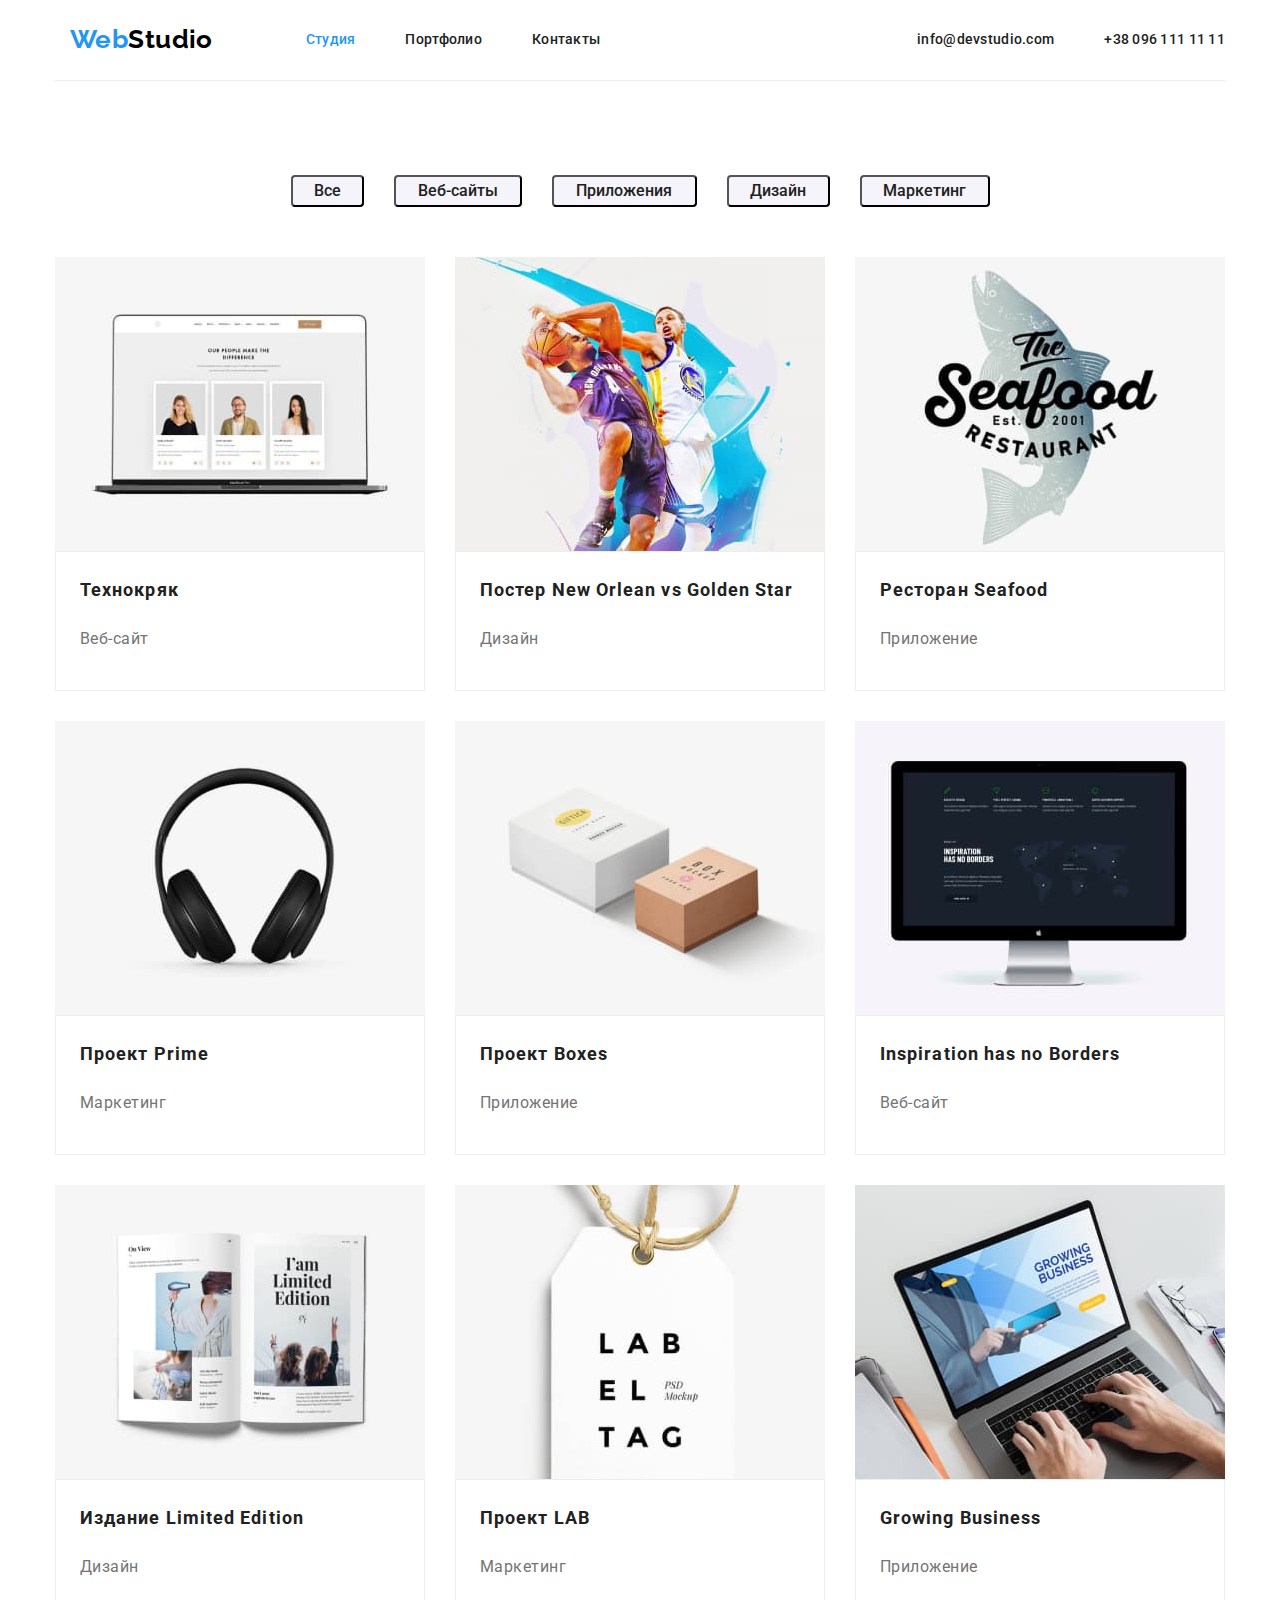
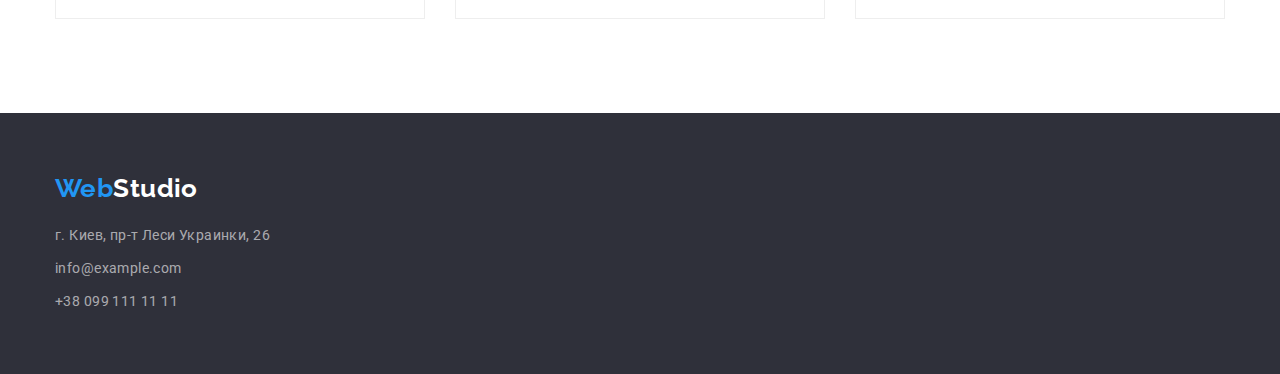
==== commit dd7ec373: "add .container header. Finish" ====
--- a/portfolio.html
+++ b/portfolio.html
@@ -11,34 +11,33 @@
     <link rel="stylesheet" href="./css/styles.css">
 </head>
 <body class="page">
-     <header>
-        <!--Секция 1-->
-         <div class="container-header">
+    <header>
+        <div class="container">
+            <div class="header-box">
                 <nav class="nav-header">
-                    <a class="logo" href="#"><span class="color-logo">Web</span><span class="color-studio">Studio</span></a>
+                    <a class="logo logo-header" href="#"><span class="color-logo">Web</span><span class="color-studio">Studio</span></a>
                     <ul class="list">
                         <li class="nav-list list-item ">
-                            <a class="list-link link-page" href="./index.html">Студия</a>
+                            <a class="list-link link-page active-page" href="./index.html">Студия</a>
                         </li>
                         <li class="nav-list list-item">
-                            <a class="list-link link-page active-page" href="./portfolio.html">Портфолио</a>
+                            <a class="list-link link-page" href="./portfolio.html">Портфолио</a>
                         </li>
                         <li class="nav-list list-item">
                             <a class="list-link link-page" href="#">Контакты</a>
                         </li>
                     </ul>
                 </nav>
-                <div class="container connection">
-                    <ul class="list">
-                        <li class="list-item">
-                            <a class="list-link" href="mailto:info@devstudio.com">info@devstudio.com</a>
-                        </li>
-                        <li class="list-item">
-                            <a class="list-link" href="tel:+380961111111">+38 096 111 11 11</a>
-                        </li>
-                    </ul>
-                </div>
+                <ul class="list list-connection">
+                    <li class="list-item">
+                        <a class="list-link" href="mailto:info@devstudio.com">info@devstudio.com</a>
+                    </li>
+                    <li class="list-item">
+                        <a class="list-link" href="tel:+380961111111">+38 096 111 11 11</a>
+                    </li>
+                </ul>
             </div>
+        </div>
     </header>
     <main>
     <!--Our works-->
--- a/css/styles.css
+++ b/css/styles.css
@@ -24,29 +24,28 @@
   font-size: 14px;
   line-height: 1.714;
 }
-.container,
-.container-header {
+.container {
   width: 1200px;
   padding-right: 15px;
   padding-left: 15px;
   margin: 0 auto;
-  align-items: center;
 }
 /* header */
-.container-header {
+
+.header-box {
   display: flex;
   align-items: center;
+  padding-top: 24px;
   padding-bottom: 25px;
-  padding-top: 24px;
-  border-bottom: 1px solid #ECECEC;
+ border-bottom: 1px solid #ECECEC;
 }
 .nav-header {
   padding-left: 15px;
-  margin-top: 0;
+  margin-top: 0; 
   margin-bottom: 0;
   display: flex;
   align-items: center;
-}
+ }
 .nav-header .list-link { 
   margin-top: 32px;
   margin-bottom: 32px;
@@ -59,10 +58,10 @@
   display: flex;
 }
 .list .nav-list+.nav-list,
-.connection .list-item+.list-item {
+.list-connection .list-item+.list-item {
   margin-left: 50px;
 }
-.connection .list-item {
+.header-box .list-connection {
   margin-left: auto;
 }
 span.color-logo {
@@ -134,7 +133,8 @@
   background: var(--primery-bg-color);
 }
 .section {
-  padding: 94px 15px;
+  padding-top: 94px;
+  padding-bottom: 94px;
 }
 /* container-instruments */
 .instruments .list {
@@ -311,7 +311,7 @@
 .logo {
   display: inline-block;
 }
-.container .logo {
+.section-footer .logo {
   margin-top: 60px;
   margin-bottom: 20px;
 }
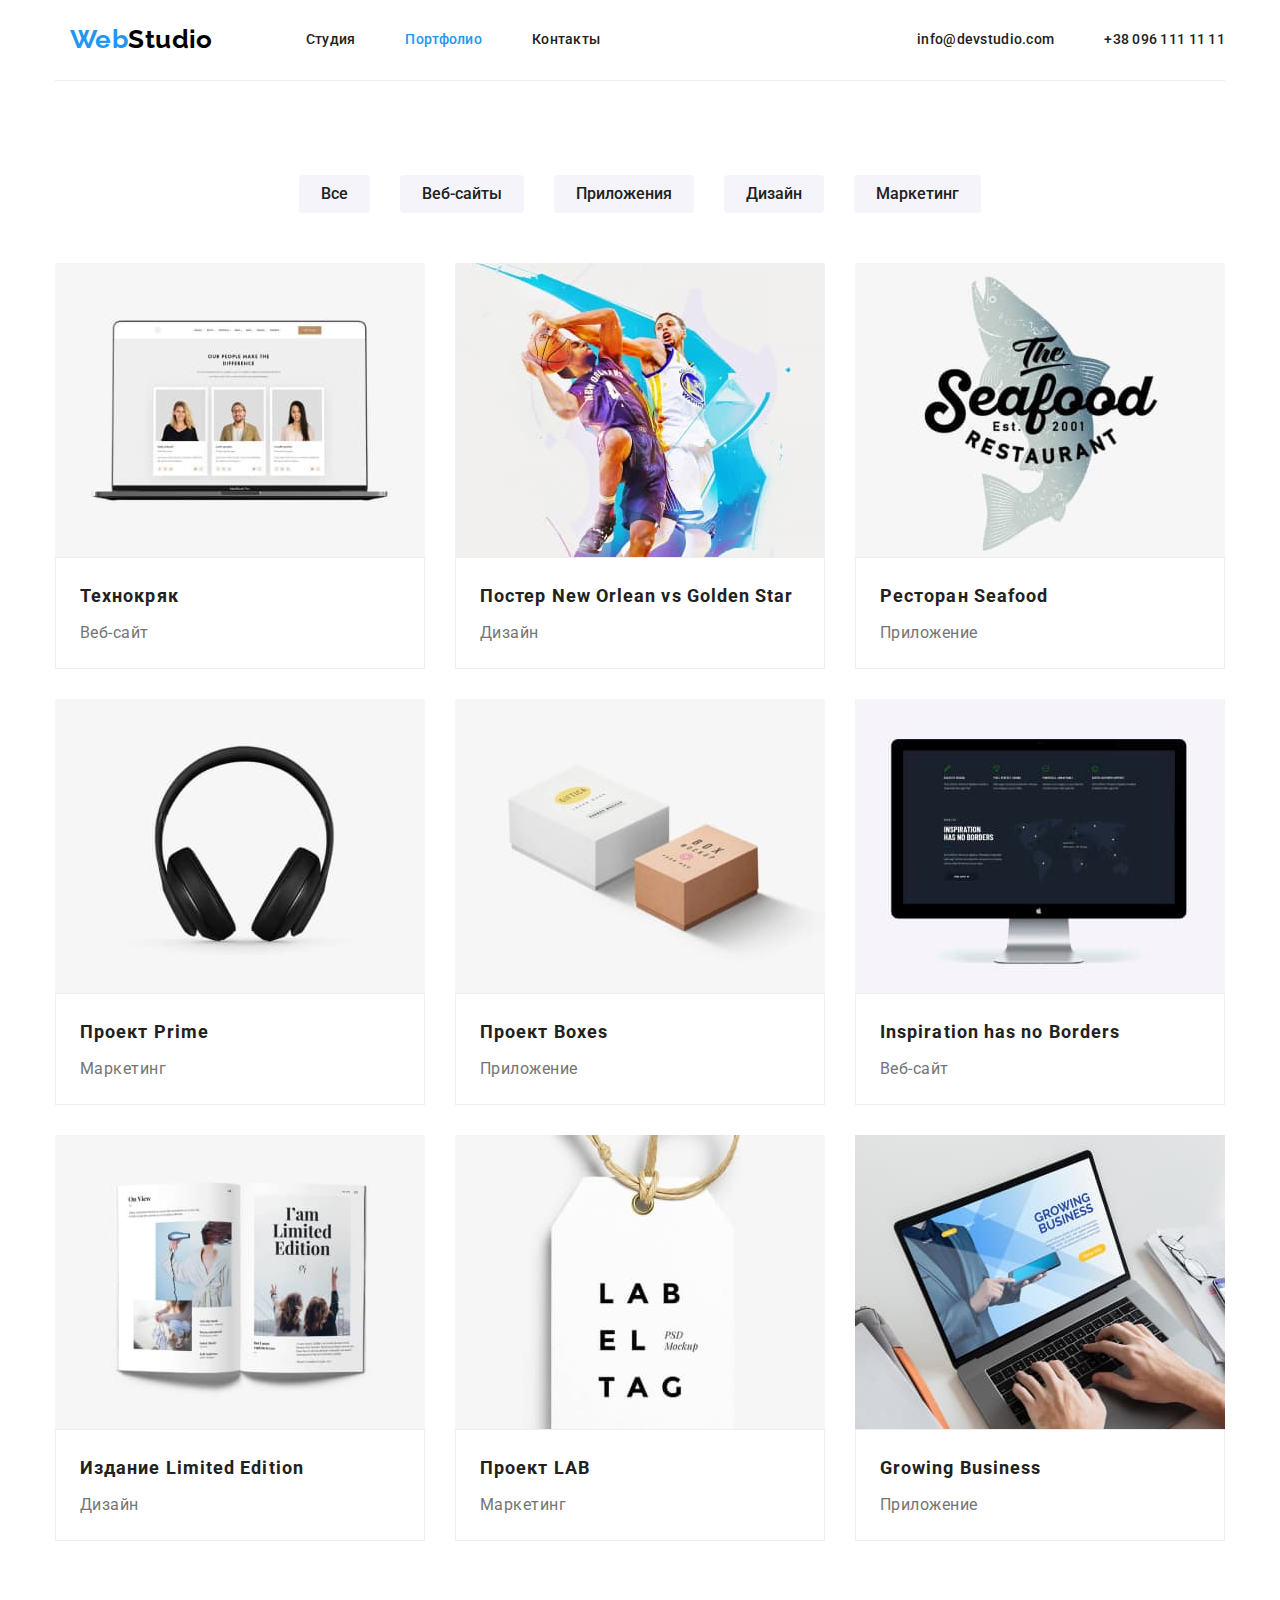
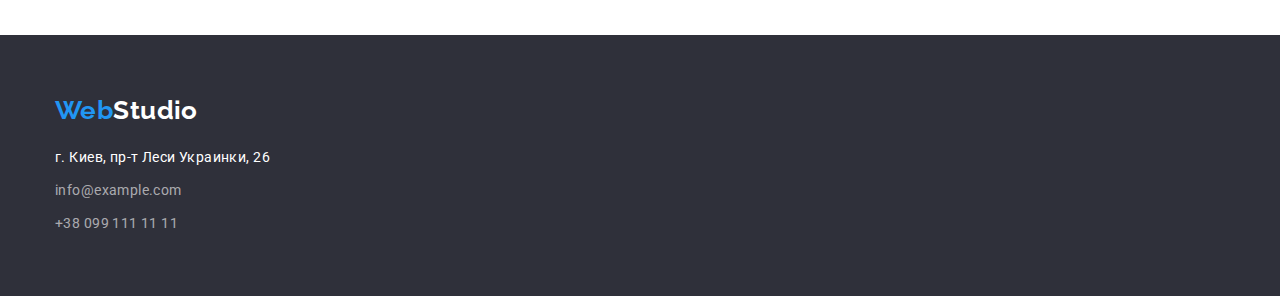
==== commit cdb567ab: "bugs fixed" ====
--- a/portfolio.html
+++ b/portfolio.html
@@ -18,10 +18,10 @@
                     <a class="logo logo-header" href="#"><span class="color-logo">Web</span><span class="color-studio">Studio</span></a>
                     <ul class="list">
                         <li class="nav-list list-item ">
-                            <a class="list-link link-page active-page" href="./index.html">Студия</a>
+                            <a class="list-link link-page" href="./index.html">Студия</a>
                         </li>
                         <li class="nav-list list-item">
-                            <a class="list-link link-page" href="./portfolio.html">Портфолио</a>
+                            <a class="list-link link-page active-page" href="./portfolio.html">Портфолио</a>
                         </li>
                         <li class="nav-list list-item">
                             <a class="list-link link-page" href="#">Контакты</a>
@@ -72,7 +72,6 @@
                             <div class="border-card">
                                 <h2 class="examples-name">Технокряк</h2>
                                 <p class="examples-category">Веб-сайт</p>
-                                <p></p>
                             </div>
                         </a>
                     </li>
@@ -82,7 +81,6 @@
                             <div class="border-card">
                                 <h2 class="examples-name">Постер New Orlean vs Golden Star</h2>
                                 <p class="examples-category">Дизайн</p>
-                                <p></p>
                             </div>
                         </a>
                     </li>
@@ -92,7 +90,6 @@
                             <div class="border-card">
                                 <h2 class="examples-name">Ресторан Seafood</h2>
                                 <p class="examples-category">Приложение</p>
-                                <p></p>
                             </div>
                         </a>
                     </li>
@@ -102,7 +99,6 @@
                             <div class="border-card">
                                 <h2 class="examples-name">Проект Prime</h2>
                                 <p class="examples-category">Маркетинг</p>
-                                <p></p>
                             </div>
                         </a>
                     </li>
@@ -112,7 +108,6 @@
                             <div class="border-card">
                                 <h2 class="examples-name">Проект Boxes</h2>
                                 <p class="examples-category">Приложение</p>
-                                <p></p>
                             </div>
                         </a>
                     </li>
@@ -122,7 +117,6 @@
                             <div class="border-card">
                                 <h2 class="examples-name">Inspiration has no Borders</h2>
                                 <p class="examples-category">Веб-сайт</p>
-                                <p></p>
                             </div>
                         </a>
                     </li>
@@ -132,7 +126,6 @@
                             <div class="border-card">
                                 <h2 class="examples-name">Издание Limited Edition</h2>
                                 <p class="examples-category">Дизайн</p>
-                                <p></p>
                             </div>
                         </a>
                     </li>
@@ -142,7 +135,6 @@
                             <div class="border-card">
                                 <h2 class="examples-name">Проект LAB</h2>
                                 <p class="examples-category">Маркетинг</p>
-                                <p></p>
                             </div>
                         </a>
                     </li>
@@ -152,7 +144,6 @@
                             <div class="border-card">
                                 <h2 class="examples-name">Growing Business</h2>
                                 <p class="examples-category">Приложение</p>
-                                <p></p>
                             </div>
                         </a>
                     </li>
@@ -166,7 +157,7 @@
                     <address class="adress-footer">
                         <ul class=list>
                             <li class="list-item list-adress">
-                                <a class="contacts"
+                                <a class="contacts contacts-adress"
                                     href="https://www.google.com.ua/maps/place/%D0%B1%D1%83%D0%BB.+%D0%9B%D0%B5%D1%81%D0%B8+%D0%A3%D0%BA%D1%80%D0%B0%D0%B8%D0%BD%D0%BA%D0%B8,+26,+%D0%9A%D0%B8%D0%B5%D0%B2,+02000/@50.4235356,30.5338797,17z/data=!4m5!3m4!1s0x40d4cf0e033ecbe9:0x57a4dffefec77da0!8m2!3d50.4265807!4d30.5383859?hl=ru"><span class="street">г. Киев, пр-т Леси Украинки, 26</span></a>
                             </li>
                             <li class="list-item list-adress">
--- a/css/styles.css
+++ b/css/styles.css
@@ -99,12 +99,12 @@
   margin-top: 0;
   margin-bottom: 0;
 }  
-  /* hero-container */
 .hero .container {
   text-align: center;
+  padding-top: 200px;
+  padding-bottom: 200px;
 }
 .hero .hero-title {
-  margin-top: 0;
   margin-bottom: 30px;
   color: var(--color-hero);
   font-weight: 900;
@@ -114,17 +114,18 @@
   text-transform: uppercase;
 }
 .hero .button {
-  margin-bottom: 0;
   background-color: var(--accent-color);
   color: var(--color-button);
   width: 200px;
+  margin-bottom: 0px;
+  padding: 10px 32px;
   cursor: pointer;
   font-weight: 700;
   font-size: 16px;
   line-height: 1.875;
-  letter-spacing: 0.06em;
   box-shadow: 0px 4px 4px rgba(0, 0, 0, 0.15);
   border-radius: 4px;
+  border: none;
 }
 /* background color pages */
 .instruments,
@@ -179,6 +180,7 @@
   background: #f5f4fa;
 }
 .team .list-item {
+  background-color:var(--primery-bg-color);
   box-shadow: 0px 1px 3px rgba(0, 0, 0, 0.12),
   0px 1px 1px rgba(0, 0, 0, 0.14),
   0px 2px 1px rgba(0, 0, 0, 0.2);
@@ -190,6 +192,9 @@
   font-size: 36px;
   line-height: 1.166;
   text-align: center;
+}
+.list-name {
+  margin-top: 30px;
 }
 .list .list-name {
   font-weight: 500;
@@ -216,7 +221,7 @@
 .container-example .list-item+.list-item {
   margin-left: 30px;
 }
-.button.all {
+/* .button.all {
   width: 73px;
 }
 .button.web{
@@ -229,17 +234,19 @@
   width: 103px;
 }
 .button.marketing {
-  width: 130px;
-}
+  width: 130px; */
+
 .list .button {
   color: var(--primery-text-color);
   background-color: var(--buttom-bg-color-potfolio);
+  font-weight: 500;
+  font-size: 16px;
+  line-height: 1.62;
+  text-align: center;
+  cursor: pointer;
+  border: none;
   border-radius: 4px;
-  font-weight: 500;
-  font-size: 16px;
-  line-height: 1.62;
-  text-align: center;
-  cursor: pointer;
+  padding: 6px 22px;
 }
 .list .button:hover,
 .list .button:focus {
@@ -266,6 +273,7 @@
   font-size: 18px;
   line-height: 2;
   letter-spacing: 0.06em;
+  margin-bottom: 4px;
 }
 .list-examples:not(:nth-child(3n)) {
   background-color: var(--bg-card-portfolio);
@@ -283,6 +291,8 @@
   font-size: 16px;
   line-height: 1.87;
   letter-spacing: 0.03em;
+  margin-bottom: 0;
+  margin-top: 0;
 }
 .list .active-page {
   color: var(--accent-color);
@@ -297,6 +307,9 @@
   font-style: normal;
   font-weight: 400;
 }
+.list-adress .contacts-adress {
+  color: var(--color-hero);
+}
 .list .contacts:hover,
 .list .contacts:focus {
   color: var(--accent-color);
@@ -304,6 +317,7 @@
 .section-footer {
   background-color: var(--secondary-bg-color);
   padding-bottom: 60px;
+  padding-top: 60px;
 }
 .section-footer .logo {
   color: var(--color-hero);
@@ -312,7 +326,6 @@
   display: inline-block;
 }
 .section-footer .logo {
-  margin-top: 60px;
   margin-bottom: 20px;
 }
 .adress-footer .list {
